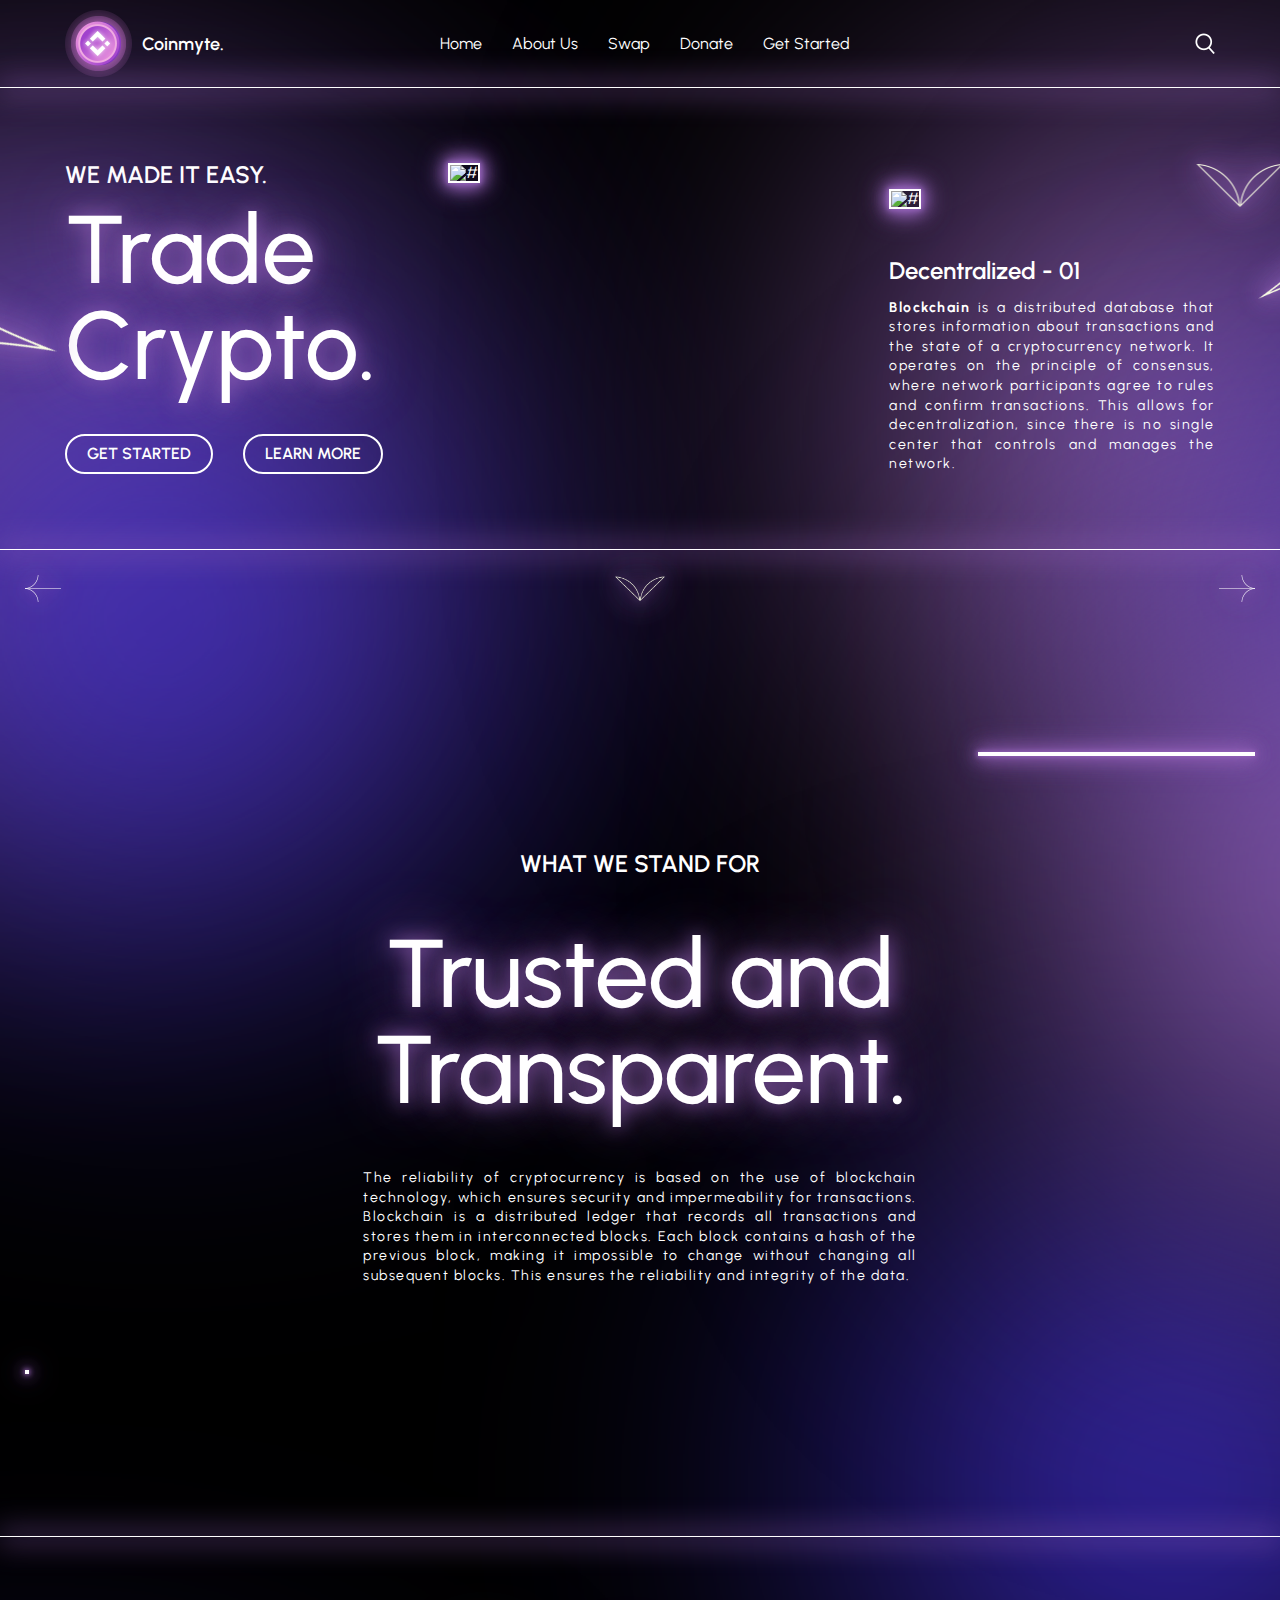
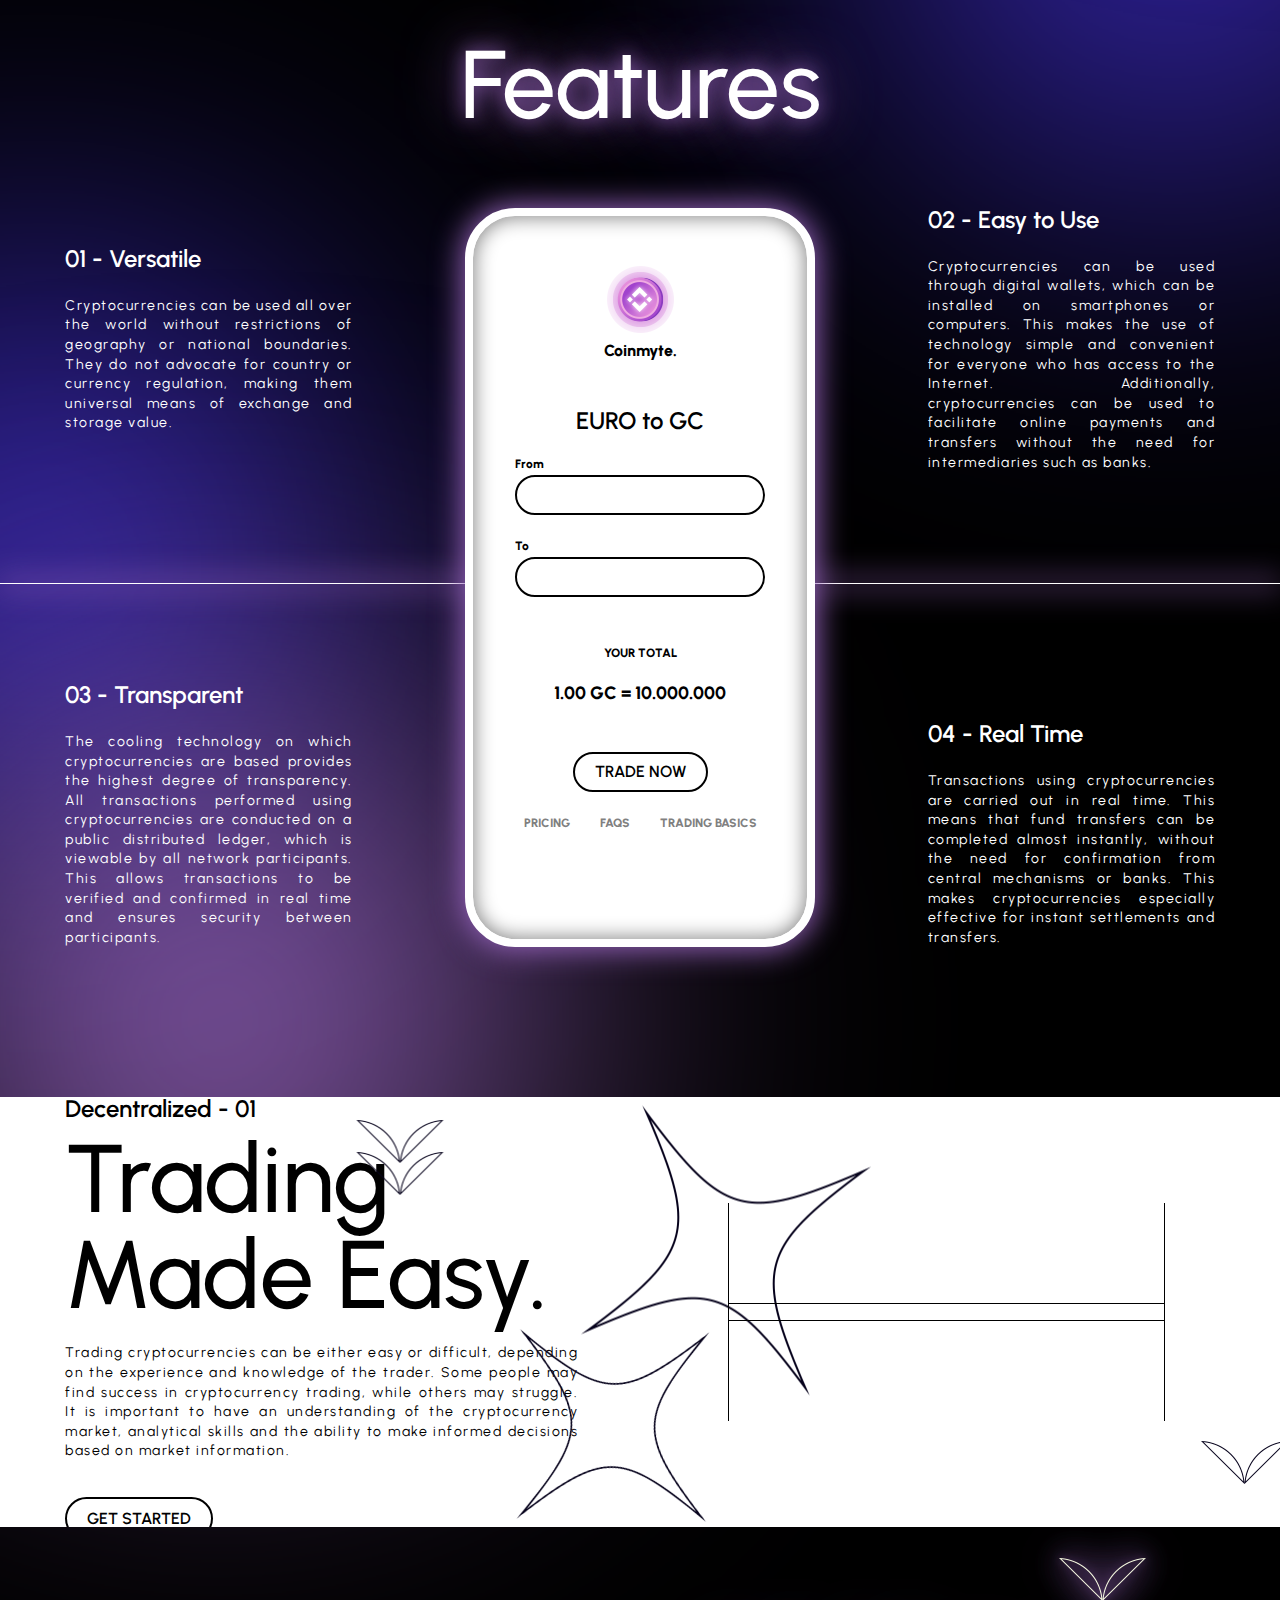
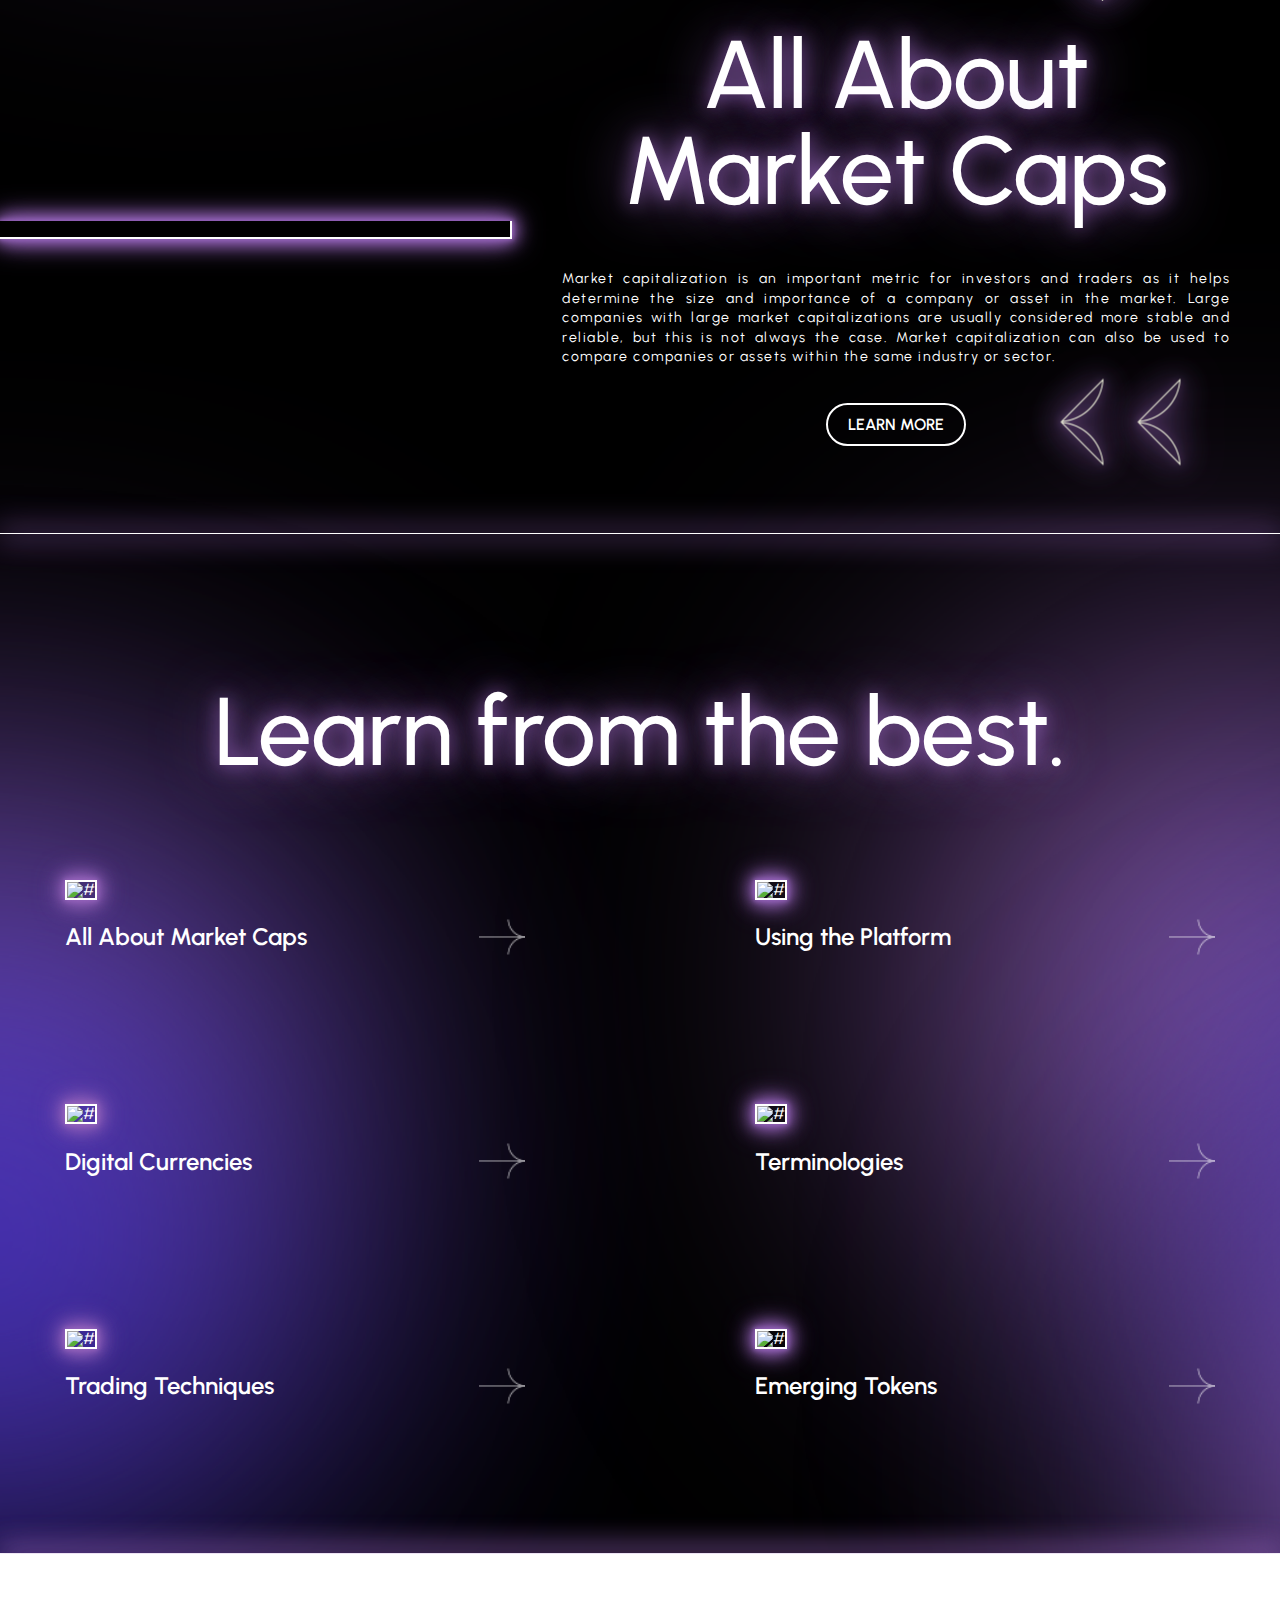
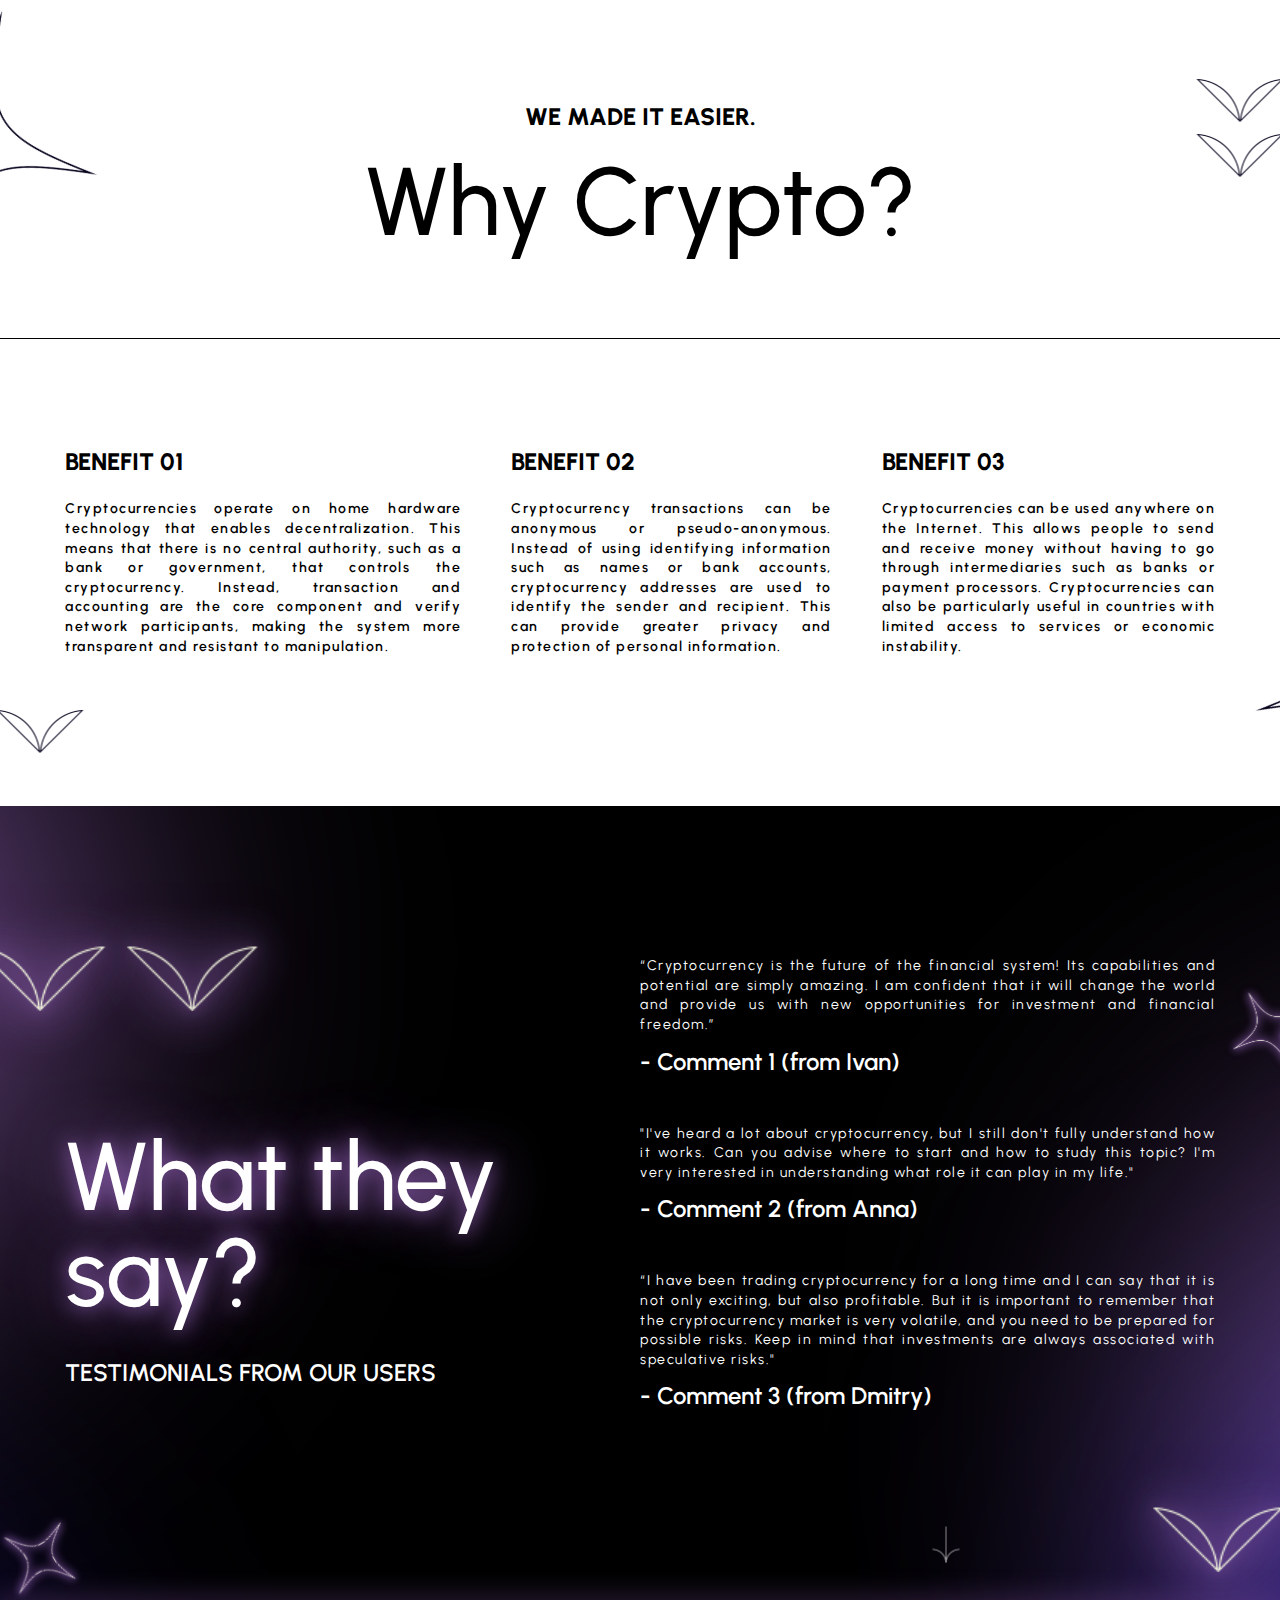
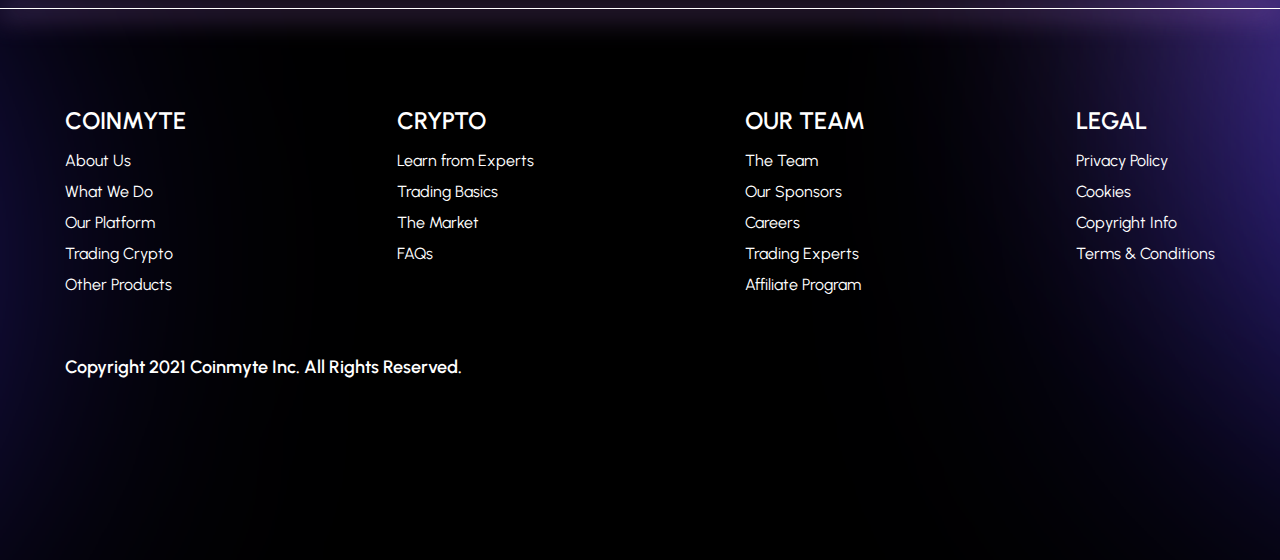
==== index.html @ 7214a645 "completed" ====
<!DOCTYPE html>
<html lang="en">
<head>
	<meta charset="UTF-8">
	<meta name="viewport" content="width=device-width, initial-scale=1.0">
	<title>Crypto</title>
	<link rel="stylesheet" href="./css/style.css">
	<link rel="stylesheet" href="https://cdn.jsdelivr.net/npm/swiper@11/swiper-bundle.min.css" />
</head>
<body>
<header>
	<div class="container">
		<nav>
			<div class="left">
				<a href="#">
					<img src="./img/logo.png" alt="#">
					<p>Coinmyte.</p>
				</a>
			</div>
			<div class="middle">
				<div class="block_1" id="block_1">
					<a href="#"><p>Home</p></a>
					<a href="#"><p>About Us</p></a>
					<a href="#"><p>Swap</p></a>
					<a href="#"><p>Donate</p></a>
					<a href="#"><p>Get Started</p></a>
				</div>
				<div class="block_2" id="block_2" onclick="show()">
					<a href="#">
						<div class="block"></div>
						<div class="block"></div>
						<div class="block"></div>
					</a>
				</div>
			</div>
			<div class="right">
				<img src="./img/Search.png" alt="#">
			</div>
		</nav>
	</div>
	<hr class="horizontal">
</header>	<main>
		<div class="Trade-Crypto">
			<div class="container">
				<div class="circle"></div>
				<div class="circle"></div>
				<div class="circle"></div>
				<div class="circle"></div>
				<img src="./img/Diamond.png" alt="" class="back">
				<img src="./img/Diamond.png" alt="" class="back">
				<img src="./img/Shape.png" alt="" class="back">
				<div class="block">
					<div class="left">
						<div class="up">
							<h2>WE MADE IT EASY.</h2>
						</div>
						<div class="down">
							<div class="up">
								<h1>Trade Crypto.</h1>
							</div>
							<div class="down">
								<a href="" class="button">GET STARTED</a>
								<a href="" class="button">LEARN MORE</a>
							</div>
						</div>
					</div>
					<div class="middle">
						<img src="./img/Слой 0.png" alt="#">
					</div>
					<div class="right">
						<img src="./img/Слой 1.png" alt="#">
						<div class="right__block">
							<h2>Decentralized - 01</h2>
							<p class="text_1"><b>Blockchain</b> is a distributed database that stores information about transactions and the state of a cryptocurrency network. It operates on the principle of consensus, where network participants agree to rules and confirm transactions. This allows for decentralization, since there is no single center that controls and manages the network.</p>
						</div>
					</div>
				</div>
			</div>
			<hr class="horizontal">
		</div>
		<div class="Trusted-and-Transparent">
			<div class="container">
				<div class="circle"></div>
				<div class="circle"></div>
				<div class="icons">
					<img src="./img/arrow.png" alt="#">
					<img src="./img/Shape.png" alt="#">
					<img src="./img/arrow.png" alt="#">
				</div>
				<div class="block">
					<div class="left">
						<img src="./img/Слой 4.png" alt="">
					</div>
					<div class="middle">
						<h2>WHAT WE STAND FOR</h2>
						<h1>Trusted and Transparent.</h1>
						<p class="text_1">The reliability of cryptocurrency is based on the use of blockchain technology, which ensures security and impermeability for transactions. Blockchain is a distributed ledger that records all transactions and stores them in interconnected blocks. Each block contains a hash of the previous block, making it impossible to change without changing all subsequent blocks. This ensures the reliability and integrity of the data.</p>
					</div>
					<div class="right">
						<img src="./img/Слой 2.png" alt="">
					</div>
				</div>
			</div>
			<hr class="horizontal">
		</div>
		<div class="Features">
			<hr class="horizontal">
			<div class="container">
				<div class="circle"></div>
				<div class="circle"></div>
				<h1>Features</h1>
				<div class="block">
					<div class="left">
						<div class="up">
							<h2>01 - Versatile</h2>
							<p class="text_1">Cryptocurrencies can be used all over the world without restrictions of geography or national boundaries. They do not advocate for country or currency regulation, making them universal means of exchange and storage value.</p>
						</div>
						<div class="down">
							<h2>03 - Transparent</h2>
							<p class="text_1">The cooling technology on which cryptocurrencies are based provides the highest degree of transparency. All transactions performed using cryptocurrencies are conducted on a public distributed ledger, which is viewable by all network participants. This allows transactions to be verified and confirmed in real time and ensures security between participants.</p>
						</div>
					</div>
					<div class="middle">
						<img src="./img/logo.png" alt="">
						<p class="logo">Coinmyte.</p>
						<h2>EURO to GC</h2>
						<form action="#">
							<p>From</p><input type="text">
							<p>To</p><input type="text">
						</form>
						<p class="total">YOUR TOTAL</p>
						<p class="course">1.00 GC = 10.000.000</p>
						<a href="#" class="button">TRADE NOW</a>
						<div class="footer">
							<a href="#">PRICING</a>
							<a href="#">FAQS</a>
							<a href="#">TRADING BASICS</a>
						</div>
					</div>
					<div class="right">
						<div class="up">
							<h2>02 - Easy to Use</h2>
							<p class="text_1">Cryptocurrencies can be used through digital wallets, which can be installed on smartphones or computers. This makes the use of technology simple and convenient for everyone who has access to the Internet. Additionally, cryptocurrencies can be used to facilitate online payments and transfers without the need for intermediaries such as banks.</p>
						</div>
						<div class="down">
							<h2>04 - Real Time</h2>
							<p class="text_1">Transactions using cryptocurrencies are carried out in real time. This means that fund transfers can be completed almost instantly, without the need for confirmation from central mechanisms or banks. This makes cryptocurrencies especially effective for instant settlements and transfers.</p>
						</div>
					</div>
				</div>
			</div>
		</div>
		<div class="Trading-Made-Easy">
			<div class="container">
				<img src="./img/Diamond.png" alt="#" class="back">
				<img src="./img/Diamond.png" alt="#" class="back">
				<img src="./img/Shape.png" alt="#" class="back">
				<img src="./img/Shape.png" alt="#" class="back">
				<img src="./img/Shape.png" alt="#" class="back">
				<div class="blockOut">
					<div class="left">
						<h2>Decentralized - 01</h2>
						<h1>Trading Made Easy.</h1>
						<p class="text_1">Trading cryptocurrencies can be either easy or difficult, depending on the experience and knowledge of the trader. Some people may find success in cryptocurrency trading, while others may struggle. It is important to have an understanding of the cryptocurrency market, analytical skills and the ability to make informed decisions based on market information.</p>
						<a href="#" class="button">GET STARTED</a>
					</div>
					<div class="right">
						<hr class="vertical">
						<div class="block">
							<img src="./img/Слой 5.png" alt="">
						</div>
						<hr class="vertical">
					</div>
				</div>
			</div>
		</div>
		<div class="All-About-Market-Caps">
			<div class="block">
				<div class="left">
					<img src="./img/Слой 6.png" alt="">
				</div>
				<div class="right">
					<img src="./img/Shape.png" alt="#">
					<img src="./img/Shape.png" alt="#">
					<img src="./img/Shape.png" alt="#">
					<h1>All About Market Caps</h1>
					<p class="text_1">Market capitalization is an important metric for investors and traders as it helps determine the size and importance of a company or asset in the market. Large companies with large market capitalizations are usually considered more stable and reliable, but this is not always the case. Market capitalization can also be used to compare companies or assets within the same industry or sector.</p>
					<a href="#" class="button">LEARN MORE</a>
				</div>
			</div>
			<hr class="horizontal">
		</div>
		<div class="Learn-from-the-best">
			<div class="container">
				<div class="circle"></div>
				<div class="circle"></div>
				<div class="circle"></div>
				<div class="circle"></div>
				<div class="circle"></div>
				<h1>Learn from the best.</h1>
				<div class="block_1">
					<div class="left">
						<div class="blockIn">
							<img src="./img/Слой 7.png" alt="#">
							<div class="blockInIn">
								<h2>All About Market Caps</h2>
								<img src="./img/arrow.png" alt="#">
							</div>
						</div>
						<div class="blockIn">
							<img src="./img/Слой 9.png" alt="#">
							<div class="blockInIn">
								<h2>Digital Currencies</h2>
								<img src="./img/arrow.png" alt="">
							</div>
						</div>
						<div class="blockIn">
							<img src="./img/Слой 11.png" alt="#">
							<div class="blockInIn">
								<h2>Trading Techniques</h2>
								<img src="./img/arrow.png" alt="">
							</div>
						</div>
					</div>
					<div class="right">
						<div class="blockIn">
							<img src="./img/Слой 8.png" alt="#">
							<div class="blockInIn">
								<h2>Using the Platform</h2>
								<img src="./img/arrow.png" alt="">
							</div>
						</div>
						<div class="blockIn">
							<img src="./img/Слой 10.png" alt="#">
							<div class="blockInIn">
								<h2>Terminologies</h2>
								<img src="./img/arrow.png" alt="">
							</div>
						</div>
						<div class="blockIn">
							<img src="./img/Слой 12.png" alt="#">
							<div class="blockInIn">
								<h2>Emerging Tokens</h2>
								<img src="./img/arrow.png" alt="">
							</div>
						</div>
					</div>
				</div>
				<div class="block_2">
					<div class="swiper mySwiper">
						<div class="swiper-wrapper">
							<div class="swiper-slide">
								<div class="blockIn">
									<img src="./img/Слой 7.png" alt="#">
									<div class="blockInIn">
										<h2>All About Market Caps</h2>
										<img src="./img/arrow.png" alt="#">
									</div>
								</div>
							</div>
							<div class="swiper-slide">
								<div class="blockIn">
									<img src="./img/Слой 8.png" alt="#">
									<div class="blockInIn">
										<h2>All About Market Caps</h2>
										<img src="./img/arrow.png" alt="#">
									</div>
								</div>
							</div>
							<div class="swiper-slide">
								<div class="blockIn">
									<img src="./img/Слой 9.png" alt="#">
									<div class="blockInIn">
										<h2>All About Market Caps</h2>
										<img src="./img/arrow.png" alt="#">
									</div>
								</div>
							</div>
							<div class="swiper-slide">
								<div class="blockIn">
									<img src="./img/Слой 10.png" alt="#">
									<div class="blockInIn">
										<h2>All About Market Caps</h2>
										<img src="./img/arrow.png" alt="#">
									</div>
								</div>
							</div>
							<div class="swiper-slide">
								<div class="blockIn">
									<img src="./img/Слой 11.png" alt="#">
									<div class="blockInIn">
										<h2>All About Market Caps</h2>
										<img src="./img/arrow.png" alt="#">
									</div>
								</div>
							</div>
							<div class="swiper-slide">
								<div class="blockIn">
									<img src="./img/Слой 12.png" alt="#">
									<div class="blockInIn">
										<h2>All About Market Caps</h2>
										<img src="./img/arrow.png" alt="#">
									</div>
								</div>
							</div>
						</div>
						</div>
						<div class="swiper-pagination"></div>
					</div>
				</div>
			</div>
			<hr class="horizontal">
			<hr class="horizontal">
		</div>
		<div class="Why-Crypto">
			<div class="container">
				<img src="./img/Diamond.png" alt="">
				<img src="./img/Diamond.png" alt="">
				<img src="./img/Shape.png" alt="">
				<img src="./img/Shape.png" alt="">
				<img src="./img/Shape.png" alt="">
				<h2>WE MADE IT EASIER.</h2>
				<h1>Why Crypto?</h1>
				<div class="block">
					<div class="left">
						<h2>BENEFIT 01</h2>
						<p class="text_1">Cryptocurrencies operate on home hardware technology that enables decentralization. This means that there is no central authority, such as a bank or government, that controls the cryptocurrency. Instead, transaction and accounting are the core component and verify network participants, making the system more transparent and resistant to manipulation.</p>
					</div>
					<div class="middle">
						<h2>BENEFIT 02</h2>
						<p class="text_1">Cryptocurrency transactions can be anonymous or pseudo-anonymous. Instead of using identifying information such as names or bank accounts, cryptocurrency addresses are used to identify the sender and recipient. This can provide greater privacy and protection of personal information.</p>
					</div>
					<div class="right">
						<h2>BENEFIT 03</h2>
						<p class="text_1">Cryptocurrencies can be used anywhere on the Internet. This allows people to send and receive money without having to go through intermediaries such as banks or payment processors. Cryptocurrencies can also be particularly useful in countries with limited access to services or economic instability.</p>
					</div>
				</div>
			</div>
			<hr class="horizontal">
		</div>
		<div class="What-they-say">
			<div class="container">
				<img src="./img/Diamond.png" alt="#" class="back">
				<img src="./img/Diamond.png" alt="#" class="back">
				<img src="./img/Shape.png" alt="#" class="back">
				<img src="./img/Shape.png" alt="#" class="back">
				<img src="./img/Shape.png" alt="#" class="back">
				<div class="circle"></div>
				<div class="circle"></div>
				<div class="circle"></div>
				<div class="circle"></div>
				<div class="blockOut">
					<div class="left">
						<h1>What they say?</h1>
						<h2>TESTIMONIALS FROM OUR USERS</h2>
					</div>
					<div class="right">
						<img src="./img/arrow.png" alt="#">
						<div class="block">
							<p class="text_1">“Cryptocurrency is the future of the financial system! Its capabilities and potential are simply amazing. I am confident that it will change the world and provide us with new opportunities for investment and financial freedom.”</p>
							<h2>- Comment 1 (from Ivan)</h2>
						</div>
						<div class="block">
							<p class="text_1">"I've heard a lot about cryptocurrency, but I still don't fully understand how it works. Can you advise where to start and how to study this topic? I'm very interested in understanding what role it can play in my life."</p>
							<h2>- Comment 2 (from Anna)</h2>
						</div>
						<div class="block">
							<p class="text_1">“I have been trading cryptocurrency for a long time and I can say that it is not only exciting, but also profitable. But it is important to remember that the cryptocurrency market is very volatile, and you need to be prepared for possible risks. Keep in mind that investments are always associated with speculative risks."</p>
							<h2>- Comment 3 (from Dmitry)</h2>
						</div>
					</div>
				</div>
			</div>
		</div>
	</main>
<footer>
	<hr class="horizontal">
	<div class="container">
		<div class="nav">
			<div class="first">
				<h2>COINMYTE</h2>
				<a href="#"><p>About Us</p></a>
				<a href="#"><p>What We Do</p></a>
				<a href="#"><p>Our Platform</p></a>
				<a href="#"><p>Trading Crypto</p></a>
				<a href="#"><p>Other Products</p></a>
			</div>
			<div class="second">
				<h2>CRYPTO</h2>
				<a href="#"><p>Learn from Experts</p></a>
				<a href="#"><p>Trading Basics</p></a>
				<a href="#"><p>The Market</p></a>
				<a href="#"><p>FAQs</p></a>
			</div>
			<div class="third">
				<h2>OUR TEAM</h2>
				<a href="#"><p>The Team</p></a>
				<a href="#"><p>Our Sponsors</p></a>
				<a href="#"><p>Careers</p></a>
				<a href="#"><p>Trading Experts</p></a>
				<a href="#"><p>Affiliate Program</p></a>
			</div>
			<div class="fourth">
				<h2>LEGAL</h2>
				<a href="#"><p>Privacy Policy</p></a>
				<a href="#"><p>Cookies</p></a>
				<a href="#"><p>Copyright Info</p></a>
				<a href="#"><p>Terms & Conditions</p></a>
			</div>
		</div>
		<p class="copyright">Copyright 2021 Coinmyte Inc. All Rights Reserved.</p>
	</div>
</footer>
<!-- Swiper JS -->
<script src="https://cdn.jsdelivr.net/npm/swiper@11/swiper-bundle.min.js"></script>

<!-- Initialize Swiper -->
<script>
	var swiper = new Swiper(".mySwiper", {
		effect: "coverflow",
		grabCursor: true,
		centeredSlides: true,
		slidesPerView: "auto",
		coverflowEffect: {
			rotate: 20,
			stretch: 0,
			depth: 300,
			modifier: 1,
			slideShadows: false,
		},
		loop: true,
		// pagination: {
		// 	el: ".swiper-pagination",
		// },
	});
</script>

<script src="./js/burger.js"></script>

</body>
</html>
---- css/style.css ----
@import url("https://fonts.googleapis.com/css2?family=Urbanist:wght@400;500;600;700;800&display=swap");
* {
  padding: 0;
  margin: 0;
  border: 0;
}

*, *:before, *:after {
  -webkit-box-sizing: border-box;
  box-sizing: border-box;
}

:focus, :active {
  outline: none;
}

a:focus, a:active {
  outline: none;
}

nav, footer, header, aside {
  display: block;
}

html, body {
  height: 100%;
  width: 100%;
  font-style: 100%;
  line-height: 1;
  font-style: 14px;
  -ms-text-size-adjust: 100%;
  -moz-text-size-adjust: 100%;
  -webkit-text-size-adjust: 100%;
}

input, button, textarea {
  font-family: inherit;
}

input::-ms-clear {
  display: none;
}

button {
  cursor: pointer;
}

button::-moz-focus-inner {
  padding: 0;
  border: 0;
}

a, a:visited {
  text-decoration: none;
}

a:hover {
  text-decoration: none;
}

ul li {
  list-style-type: none;
}

img {
  vertical-align: top;
}

h1, h2, h3, h4, h5, h6 {
  font-style: inherit;
  font-weight: 400;
}

body {
  background-color: #000;
  font-family: "Urbanist";
  display: -webkit-box;
  display: -ms-flexbox;
  display: flex;
  -webkit-box-orient: vertical;
  -webkit-box-direction: normal;
      -ms-flex-direction: column;
          flex-direction: column;
  -webkit-box-pack: justify;
      -ms-flex-pack: justify;
          justify-content: space-between;
  color: #fff;
}

.container {
  max-width: 1200px;
  margin: 0 auto;
}
@media screen and (max-width: 1440px) {
  .container {
    padding: 0 25px;
  }
}
@media screen and (max-width: 1024px) {
  .container {
    max-width: 900px;
  }
}
@media screen and (max-width: 768px) {
  .container {
    max-width: 700px;
  }
}

h1 {
  font-size: 96px;
  font-weight: 500;
  text-shadow: 0px 0px 20px #9664bc, 0px 0px 60px #9664bc;
}
@media screen and (max-width: 768px) {
  h1 {
    font-weight: 800;
    text-align: center;
  }
}

h2 {
  font-size: 24px;
  font-weight: 600;
}
@media screen and (max-width: 768px) {
  h2 {
    font-size: 32px;
    text-align: center;
  }
}

p.text_1 {
  font-size: 14px;
  letter-spacing: 1.5px;
  line-height: 1.4;
  text-align: justify;
}
@media screen and (max-width: 768px) {
  p.text_1 {
    font-size: 24px;
    text-align: center;
  }
}

a {
  text-decoration: none;
  color: #fff;
}

a.button {
  padding: 10px 20px;
  border: 2px solid #fff;
  border-radius: 25px;
  font-weight: 600;
}

hr {
  background-color: #fff;
}
hr.horizontal {
  -webkit-box-shadow: 0px 0px 30px 3px #9664bc;
          box-shadow: 0px 0px 30px 3px #9664bc;
  height: 1px;
  width: 100%;
}
@media screen and (max-width: 768px) {
  hr.horizontal {
    height: 5px;
  }
}

.circle {
  width: 600px;
  height: 600px;
  border-radius: 50%;
  -webkit-filter: blur(200px);
          filter: blur(200px);
  position: absolute;
  z-index: -2;
}

main .All-About-Market-Caps .block, main .Trading-Made-Easy .blockOut, header .container nav .left a, header .container nav .middle .block_1, header .container nav {
  display: -webkit-box;
  display: -ms-flexbox;
  display: flex;
  -webkit-box-align: center;
      -ms-flex-align: center;
          align-items: center;
}

main .What-they-say .blockOut, main .Why-Crypto .block, main .Learn-from-the-best .blockInIn, main .Learn-from-the-best .block_1, main .Features .block, main .Trusted-and-Transparent .container .block, main .Trusted-and-Transparent .container .icons, main .Trade-Crypto .container .block .left, main .Trade-Crypto .container .block {
  display: -webkit-box;
  display: -ms-flexbox;
  display: flex;
  -webkit-box-pack: justify;
      -ms-flex-pack: justify;
          justify-content: space-between;
}

header {
  margin-top: 10px;
  margin-bottom: 75px;
}
@media screen and (max-width: 1024px) {
  header {
    margin-bottom: 50px;
  }
}
@media screen and (max-width: 768px) {
  header {
    margin-top: 0;
    z-index: 1;
  }
}
header .container {
  margin-bottom: 10px;
}
@media screen and (max-width: 768px) {
  header .container {
    margin: 0px auto 15px auto;
    padding: 0;
    position: relative;
  }
}
header .container nav {
  -webkit-box-pack: justify;
      -ms-flex-pack: justify;
          justify-content: space-between;
}
@media screen and (max-width: 768px) {
  header .container nav .left a, header .container nav .middle a, header .container nav .right {
    padding: 25px;
  }
}
header .container nav .left a p {
  font-weight: 600;
  font-size: 18px;
}
header .container nav .left a img {
  margin-right: 10px;
}
@media screen and (max-width: 768px) {
  header .container nav .left {
    position: absolute;
    left: 50%;
    -webkit-transform: translate(-50%, 0);
            transform: translate(-50%, 0);
    top: 0;
    -webkit-box-ordinal-group: 3;
        -ms-flex-order: 2;
            order: 2;
  }
  header .container nav .left a {
    -webkit-box-orient: vertical;
    -webkit-box-direction: normal;
        -ms-flex-direction: column;
            flex-direction: column;
  }
  header .container nav .left a img {
    width: 100px;
    margin-right: 0;
  }
  header .container nav .left a p {
    font-size: 24px;
  }
}
header .container nav .middle {
  -webkit-transform: translate(-15%, 0);
          transform: translate(-15%, 0);
}
header .container nav .middle a {
  padding: 10px 10px;
  margin: 0 5px;
  font-size: 16px;
  border-radius: 50px;
  -webkit-transition: 0.1s ease;
  transition: 0.1s ease;
}
header .container nav .middle a:first-child {
  margin-left: 0px;
}
header .container nav .middle a:last-child {
  margin-right: 0px;
}
header .container nav .middle a:hover {
  background-color: #fff;
  color: #000;
  font-weight: 800;
}
header .container nav .middle .block_2 {
  display: none;
}
@media screen and (max-width: 768px) {
  header .container nav .middle {
    position: absolute;
    top: 45px;
    left: 0;
    width: 100%;
    -webkit-box-ordinal-group: 2;
        -ms-flex-order: 1;
            order: 1;
    -webkit-transform: translate(0, 0);
            transform: translate(0, 0);
    padding: 0;
  }
  header .container nav .middle .block_1 {
    width: 100%;
    position: absolute;
    top: -500px;
    left: 0;
    -webkit-box-orient: vertical;
    -webkit-box-direction: normal;
        -ms-flex-direction: column;
            flex-direction: column;
    display: block;
    background-color: #fff;
    -webkit-transition: 0.5s ease;
    transition: 0.5s ease;
  }
  header .container nav .middle .block_1 a {
    text-align: center;
    color: #000;
    font-size: 24px;
    padding: 30px 0;
    margin: 0;
  }
  header .container nav .middle .block_1 a p {
    padding: 30px 0;
    margin: 0;
  }
  header .container nav .middle .block_1.active {
    top: 160px;
  }
  header .container nav .middle .block_2 {
    display: block;
    width: 100px;
  }
  header .container nav .middle .block_2 a {
    display: block;
    padding: 25px;
  }
  header .container nav .middle .block_2 .block {
    width: 50px;
    height: 5px;
    background-color: #fff;
    margin-bottom: 10px;
  }
  header .container nav .middle .block_2 .block:last-child {
    margin-bottom: 0;
  }
}
@media screen and (max-width: 768px) {
  header .container nav .right {
    width: 100%;
    -webkit-box-ordinal-group: 4;
        -ms-flex-order: 3;
            order: 3;
    padding-top: 60px;
    margin-bottom: 15px;
  }
  header .container nav .right img {
    width: 50px;
    display: block;
    margin-left: auto;
  }
}

main .Trade-Crypto, main .Trusted-and-Transparent, main .Features, main .Trading-Made-Easy, main .All-About-Market-Caps, main .Learn-from-the-best, main .Why-Crypto, main .What-they-say {
  overflow-x: clip;
}
main .Trade-Crypto {
  margin-bottom: 25px;
}
@media screen and (max-width: 768px) {
  main .Trade-Crypto {
    margin-bottom: 50px;
  }
}
main .Trade-Crypto .container {
  position: relative;
}
main .Trade-Crypto .container .circle:nth-child(1) {
  background-color: #9664bc;
  top: 0;
  left: -25%;
}
main .Trade-Crypto .container .circle:nth-child(2) {
  background-color: #3b2ac1;
  top: 50%;
  left: -15%;
}
main .Trade-Crypto .container .circle:nth-child(3) {
  background-color: #9664bc;
  top: -15%;
  right: -20%;
}
main .Trade-Crypto .container .circle:nth-child(4) {
  background-color: #3b2ac1;
  top: 50%;
  right: -50%;
}
@media screen and (max-width: 768px) {
  main .Trade-Crypto .container .circle:nth-child(1) {
    background-color: #9664bc;
    top: 0;
    left: -80%;
  }
  main .Trade-Crypto .container .circle:nth-child(2) {
    background-color: #3b2ac1;
    top: 50%;
    left: 75%;
  }
  main .Trade-Crypto .container .circle:nth-child(3) {
    background-color: #9664bc;
    top: -15%;
    right: -50%;
  }
  main .Trade-Crypto .container .circle:nth-child(4) {
    background-color: #3b2ac1;
    top: 50%;
    right: 75%;
  }
}
main .Trade-Crypto .container img.back {
  -webkit-filter: invert(100%) drop-shadow(0px 0px 20px #9664bc) drop-shadow(0px 0px 15px #9664bc) drop-shadow(0px 0px 5px #9664bc);
          filter: invert(100%) drop-shadow(0px 0px 20px #9664bc) drop-shadow(0px 0px 15px #9664bc) drop-shadow(0px 0px 5px #9664bc);
  position: absolute;
}
main .Trade-Crypto .container img.back:nth-child(5) {
  -webkit-transform: translate(-100%, 0) rotate(45deg);
          transform: translate(-100%, 0) rotate(45deg);
  top: 0;
  left: 0;
}
main .Trade-Crypto .container img.back:nth-child(6) {
  -webkit-transform: scale(0.75) translate(125%, 0);
          transform: scale(0.75) translate(125%, 0);
  bottom: 30%;
  right: 0;
}
main .Trade-Crypto .container img.back:nth-child(7) {
  -webkit-transform: translate(50%, 0);
          transform: translate(50%, 0);
  top: 0;
  right: 0;
}
@media screen and (max-width: 1024px) {
  main .Trade-Crypto .container img.back:nth-child(5) {
    -webkit-transform: translate(-25%, 0) rotate(45deg);
            transform: translate(-25%, 0) rotate(45deg);
    top: 25%;
    left: 0;
  }
  main .Trade-Crypto .container img.back:nth-child(6) {
    -webkit-transform: scale(0.75) translate(100%, 0);
            transform: scale(0.75) translate(100%, 0);
    bottom: 20%;
    right: 0;
  }
  main .Trade-Crypto .container img.back:nth-child(7) {
    -webkit-transform: translate(25%, 0);
            transform: translate(25%, 0);
    top: 0;
    right: 0;
  }
}
@media screen and (max-width: 768px) {
  main .Trade-Crypto .container img.back:nth-child(5) {
    top: 40%;
    left: -10%;
  }
  main .Trade-Crypto .container img.back:nth-child(6) {
    bottom: 15%;
    right: 5%;
  }
  main .Trade-Crypto .container img.back:nth-child(7) {
    -webkit-transform: scale(1.5) rotate(45deg);
            transform: scale(1.5) rotate(45deg);
    top: 2.5%;
    right: 0;
  }
}
main .Trade-Crypto .container .block {
  margin-bottom: 75px;
}
@media screen and (max-width: 1024px) {
  main .Trade-Crypto .container .block {
    -webkit-box-orient: vertical;
    -webkit-box-direction: normal;
        -ms-flex-direction: column;
            flex-direction: column;
    -webkit-box-align: center;
        -ms-flex-align: center;
            align-items: center;
    margin-bottom: 0;
  }
}
main .Trade-Crypto .container .block img {
  border: 2px solid #fff;
  -webkit-box-shadow: 0 0 30px 1px #9664bc, 0 0 22px 1px #9664bc, 0 0 15px 1px #9664bc, 0 0 5px 1px #9664bc;
          box-shadow: 0 0 30px 1px #9664bc, 0 0 22px 1px #9664bc, 0 0 15px 1px #9664bc, 0 0 5px 1px #9664bc;
}
@media screen and (max-width: 768px) {
  main .Trade-Crypto .container .block img {
    border: 5px solid #fff;
    -webkit-box-shadow: 0 0 60px 1px #9664bc, 0 0 50px 1px #9664bc, 0 0 25px 1px #9664bc, 0 0 10px 1px #9664bc;
            box-shadow: 0 0 60px 1px #9664bc, 0 0 50px 1px #9664bc, 0 0 25px 1px #9664bc, 0 0 10px 1px #9664bc;
  }
}
main .Trade-Crypto .container .block .left, main .Trade-Crypto .container .block .middle, main .Trade-Crypto .container .block .right {
  width: 33.3333333333%;
}
main .Trade-Crypto .container .block .left {
  -webkit-box-orient: vertical;
  -webkit-box-direction: normal;
      -ms-flex-direction: column;
          flex-direction: column;
  padding-right: 5%;
}
@media screen and (max-width: 1024px) {
  main .Trade-Crypto .container .block .left {
    width: 100%;
    -webkit-box-orient: horizontal;
    -webkit-box-direction: normal;
        -ms-flex-direction: row;
            flex-direction: row;
    -webkit-box-pack: justify;
        -ms-flex-pack: justify;
            justify-content: space-between;
    padding-right: 0;
  }
}
@media screen and (max-width: 768px) {
  main .Trade-Crypto .container .block .left {
    -webkit-box-orient: vertical;
    -webkit-box-direction: normal;
        -ms-flex-direction: column;
            flex-direction: column;
    -webkit-box-align: center;
        -ms-flex-align: center;
            align-items: center;
  }
}
@media screen and (max-width: 1024px) {
  main .Trade-Crypto .container .block .left .up {
    margin-top: auto;
    margin-bottom: 25px;
    -webkit-box-ordinal-group: 3;
        -ms-flex-order: 2;
            order: 2;
  }
}
@media screen and (max-width: 768px) {
  main .Trade-Crypto .container .block .left .up {
    -webkit-box-ordinal-group: 2;
        -ms-flex-order: 1;
            order: 1;
    margin-bottom: 0;
  }
}
@media screen and (max-width: 1024px) {
  main .Trade-Crypto .container .block .left .up h2 {
    text-align: right;
  }
}
@media screen and (max-width: 1024px) {
  main .Trade-Crypto .container .block .left .down {
    -webkit-box-ordinal-group: 2;
        -ms-flex-order: 1;
            order: 1;
  }
}
@media screen and (max-width: 768px) {
  main .Trade-Crypto .container .block .left .down {
    -webkit-box-ordinal-group: 3;
        -ms-flex-order: 2;
            order: 2;
  }
}
main .Trade-Crypto .container .block .left h1 {
  margin-bottom: 40px;
}
@media screen and (max-width: 1024px) {
  main .Trade-Crypto .container .block .left h1 {
    white-space: nowrap;
  }
}
main .Trade-Crypto .container .block .left .down .down {
  display: -webkit-box;
  display: -ms-flexbox;
  display: flex;
}
@media screen and (max-width: 768px) {
  main .Trade-Crypto .container .block .left .down .down {
    -webkit-box-pack: center;
        -ms-flex-pack: center;
            justify-content: center;
    margin-bottom: 50px;
  }
}
main .Trade-Crypto .container .block .left .down .down a {
  margin-right: 30px;
  -webkit-transition: 0.1s ease;
  transition: 0.1s ease;
}
main .Trade-Crypto .container .block .left .down .down a:last-child {
  margin-right: 0;
}
main .Trade-Crypto .container .block .left .down .down a:hover {
  background-color: #fff;
  color: #000;
}
@media screen and (max-width: 768px) {
  main .Trade-Crypto .container .block .left .down .down a {
    display: block;
    width: 40%;
    text-align: center;
    margin: 0 auto;
    padding: 20px 0;
    border-radius: 50px;
    margin-right: 25px;
    margin-left: 25px;
    font-size: 24px;
  }
  main .Trade-Crypto .container .block .left .down .down a:last-child {
    margin-right: 25px;
  }
}
@media screen and (max-width: 1024px) {
  main .Trade-Crypto .container .block .middle {
    width: 100%;
  }
}
@media screen and (max-width: 768px) {
  main .Trade-Crypto .container .block .middle {
    height: 400px;
    overflow: hidden;
    margin-bottom: 50px;
    border: 5px solid #fff;
    -webkit-box-shadow: 0 0 60px 1px #9664bc, 0 0 50px 1px #9664bc, 0 0 25px 1px #9664bc, 0 0 10px 1px #9664bc;
            box-shadow: 0 0 60px 1px #9664bc, 0 0 50px 1px #9664bc, 0 0 25px 1px #9664bc, 0 0 10px 1px #9664bc;
  }
}
main .Trade-Crypto .container .block .middle img {
  width: 100%;
}
@media screen and (max-width: 1024px) {
  main .Trade-Crypto .container .block .middle img {
    width: 400px;
    float: right;
    margin-bottom: 50px;
  }
}
@media screen and (max-width: 768px) {
  main .Trade-Crypto .container .block .middle img {
    display: block;
    margin: 0 auto 50px auto;
    float: none;
    border: 0;
    -webkit-box-shadow: none;
            box-shadow: none;
    width: 100%;
    -webkit-transform: translate(0, -45%);
            transform: translate(0, -45%);
  }
}
main .Trade-Crypto .container .block .right {
  margin-top: auto;
  padding-left: 5%;
}
@media screen and (max-width: 1024px) {
  main .Trade-Crypto .container .block .right {
    padding-left: 0;
    width: 100%;
    display: -webkit-box;
    display: -ms-flexbox;
    display: flex;
    -webkit-box-pack: justify;
        -ms-flex-pack: justify;
            justify-content: space-between;
  }
}
@media screen and (max-width: 768px) {
  main .Trade-Crypto .container .block .right {
    -webkit-box-orient: vertical;
    -webkit-box-direction: normal;
        -ms-flex-direction: column;
            flex-direction: column;
    -webkit-box-align: center;
        -ms-flex-align: center;
            align-items: center;
  }
}
main .Trade-Crypto .container .block .right img {
  width: 80%;
  margin-bottom: 50px;
}
@media screen and (max-width: 1024px) {
  main .Trade-Crypto .container .block .right img {
    width: 50%;
    -webkit-transform: translate(0, -10%);
            transform: translate(0, -10%);
  }
}
@media screen and (max-width: 768px) {
  main .Trade-Crypto .container .block .right img {
    width: 75%;
    -webkit-transform: translate(0, 0);
            transform: translate(0, 0);
    -webkit-box-ordinal-group: 3;
        -ms-flex-order: 2;
            order: 2;
  }
}
@media screen and (max-width: 1024px) {
  main .Trade-Crypto .container .block .right .right__block {
    padding-left: 50px;
  }
}
@media screen and (max-width: 768px) {
  main .Trade-Crypto .container .block .right .right__block {
    -webkit-box-ordinal-group: 2;
        -ms-flex-order: 1;
            order: 1;
    padding-left: 0;
  }
  main .Trade-Crypto .container .block .right .right__block img {
    width: 400px;
  }
}
main .Trade-Crypto .container .block h2 {
  margin-bottom: 15px;
}
main .Trade-Crypto .container .block p {
  text-align: justify;
}
@media screen and (max-width: 768px) {
  main .Trade-Crypto .container .block p {
    margin-bottom: 50px;
  }
}
@media screen and (max-width: 768px) {
  main .Trade-Crypto .container .block h2, main .Trade-Crypto .container .block p {
    text-align: center;
  }
}
main .Trusted-and-Transparent {
  margin-bottom: 100px;
}
main .Trusted-and-Transparent .container {
  max-width: 1400px;
  margin-bottom: 150px;
  position: relative;
}
@media screen and (max-width: 768px) {
  main .Trusted-and-Transparent .container {
    margin-bottom: 100px;
  }
}
main .Trusted-and-Transparent .container .circle {
  position: absolute;
}
main .Trusted-and-Transparent .container .circle:nth-child(1) {
  background-color: #3b2ac1;
  top: 75%;
  right: -15%;
}
main .Trusted-and-Transparent .container .circle:nth-child(2) {
  background-color: #9664bc;
  bottom: 25%;
  right: -30%;
}
@media screen and (max-width: 768px) {
  main .Trusted-and-Transparent .container .circle:nth-child(1) {
    top: 75%;
    right: 75%;
  }
  main .Trusted-and-Transparent .container .circle:nth-child(2) {
    bottom: 25%;
    right: -50%;
  }
}
main .Trusted-and-Transparent .container .icons {
  -webkit-box-align: center;
      -ms-flex-align: center;
          align-items: center;
  margin-bottom: 150px;
}
@media screen and (max-width: 1024px) {
  main .Trusted-and-Transparent .container .icons {
    margin-bottom: 75px;
  }
}
main .Trusted-and-Transparent .container .icons img:nth-child(2) {
  -webkit-filter: invert(100%) drop-shadow(0px 0px 20px #9664bc) drop-shadow(0px 0px 15px #9664bc) drop-shadow(0px 0px 5px #9664bc);
          filter: invert(100%) drop-shadow(0px 0px 20px #9664bc) drop-shadow(0px 0px 15px #9664bc) drop-shadow(0px 0px 5px #9664bc);
  width: 50px;
}
main .Trusted-and-Transparent .container .icons img:last-child {
  -webkit-transform: rotate(180deg);
          transform: rotate(180deg);
}
main .Trusted-and-Transparent .container .icons img:last-child, main .Trusted-and-Transparent .container .icons img:first-child {
  -webkit-filter: drop-shadow(0px 0px 20px #9664bc) drop-shadow(0px 0px 15px #9664bc) drop-shadow(0px 0px 5px #9664bc);
          filter: drop-shadow(0px 0px 20px #9664bc) drop-shadow(0px 0px 15px #9664bc) drop-shadow(0px 0px 5px #9664bc);
}
@media screen and (max-width: 768px) {
  main .Trusted-and-Transparent .container .icons img:first-child, main .Trusted-and-Transparent .container .icons img:nth-child(2), main .Trusted-and-Transparent .container .icons img:last-child {
    width: 75px;
  }
}
@media screen and (max-width: 1024px) {
  main .Trusted-and-Transparent .container .block {
    -webkit-box-orient: vertical;
    -webkit-box-direction: normal;
        -ms-flex-direction: column;
            flex-direction: column;
    -webkit-box-align: center;
        -ms-flex-align: center;
            align-items: center;
    max-width: 900px;
    margin: 0 auto;
    padding: 0 25px;
  }
}
main .Trusted-and-Transparent .container .block img {
  border: 2px solid #fff;
  -webkit-box-shadow: 0 0 30px 1px #9664bc, 0 0 22px 1px #9664bc, 0 0 15px 1px #9664bc, 0 0 5px 1px #9664bc;
          box-shadow: 0 0 30px 1px #9664bc, 0 0 22px 1px #9664bc, 0 0 15px 1px #9664bc, 0 0 5px 1px #9664bc;
  width: 90%;
}
@media screen and (max-width: 1024px) {
  main .Trusted-and-Transparent .container .block img {
    width: 50%;
  }
}
@media screen and (max-width: 768px) {
  main .Trusted-and-Transparent .container .block img {
    border: 5px solid #fff;
    -webkit-box-shadow: 0 0 60px 1px #9664bc, 0 0 50px 1px #9664bc, 0 0 25px 1px #9664bc, 0 0 10px 1px #9664bc;
            box-shadow: 0 0 60px 1px #9664bc, 0 0 50px 1px #9664bc, 0 0 25px 1px #9664bc, 0 0 10px 1px #9664bc;
  }
}
main .Trusted-and-Transparent .container .block .left, main .Trusted-and-Transparent .container .block .right {
  width: 25%;
}
main .Trusted-and-Transparent .container .block .left {
  margin-top: auto;
}
main .Trusted-and-Transparent .container .block .middle {
  width: 45%;
  text-align: center;
  padding: 100px 0;
}
@media screen and (max-width: 768px) {
  main .Trusted-and-Transparent .container .block .middle {
    padding: 75px 0 50px 0;
  }
}
main .Trusted-and-Transparent .container .block .middle h2 {
  margin-bottom: 50px;
}
main .Trusted-and-Transparent .container .block .middle h1 {
  margin-bottom: 50px;
}
main .Trusted-and-Transparent .container .block .right img {
  float: right;
}
@media screen and (max-width: 1024px) {
  main .Trusted-and-Transparent .container .block .left, main .Trusted-and-Transparent .container .block .middle, main .Trusted-and-Transparent .container .block .right {
    width: 100%;
  }
}
@media screen and (max-width: 768px) {
  main .Trusted-and-Transparent .container .block .left img, main .Trusted-and-Transparent .container .block .middle img, main .Trusted-and-Transparent .container .block .right img {
    float: none;
    width: 500px;
    display: block;
    margin: 0 auto;
  }
}
main .Features {
  margin-bottom: 75px;
  position: relative;
}
main .Features hr {
  position: absolute;
  top: 60%;
  left: 0;
  z-index: -1;
}
@media screen and (max-width: 1024px) {
  main .Features hr {
    top: 54%;
  }
}
@media screen and (max-width: 768px) {
  main .Features hr {
    top: 51%;
  }
}
main .Features .container {
  margin-bottom: 150px;
  position: relative;
}
@media screen and (max-width: 1024px) {
  main .Features .container {
    margin-bottom: 0;
  }
}
main .Features .container .circle:nth-child(1) {
  background-color: #3b2ac1;
  top: 25%;
  left: -25%;
}
main .Features .container .circle:nth-child(2) {
  background-color: #9664bc;
  top: 75%;
  left: -10%;
}
main .Features h1 {
  text-align: center;
  margin-bottom: 75px;
}
@media screen and (max-width: 1024px) {
  main .Features .block {
    -webkit-box-orient: vertical;
    -webkit-box-direction: normal;
        -ms-flex-direction: column;
            flex-direction: column;
    -webkit-box-align: center;
        -ms-flex-align: center;
            align-items: center;
  }
}
main .Features .block .left, main .Features .block .right {
  width: 25%;
  margin-top: auto;
}
@media screen and (max-width: 1024px) {
  main .Features .block .left:first-child .down, main .Features .block .right:first-child .down {
    margin-bottom: 50px;
  }
}
@media screen and (max-width: 1024px) {
  main .Features .block .left, main .Features .block .right {
    width: 100%;
  }
}
main .Features .block .left h2, main .Features .block .right h2 {
  margin-bottom: 25px;
}
main .Features .block .left .up, main .Features .block .right .up {
  margin-bottom: 250px;
}
@media screen and (max-width: 1024px) {
  main .Features .block .left .up, main .Features .block .right .up {
    margin-bottom: 50px;
    width: 75%;
    margin-right: auto;
  }
}
@media screen and (max-width: 768px) {
  main .Features .block .left .up, main .Features .block .right .up {
    margin: 0 auto 50px auto;
  }
}
@media screen and (max-width: 1024px) {
  main .Features .block .left .down, main .Features .block .right .down {
    width: 75%;
    margin-left: auto;
  }
}
@media screen and (max-width: 768px) {
  main .Features .block .left .down, main .Features .block .right .down {
    margin: 0 auto;
  }
}
main .Features .block .middle {
  width: 350px;
  padding: 50px 0;
  color: #000;
  background-color: #fff;
  border: 8px solid #fff;
  -webkit-box-shadow: inset 0px 0px 20px 1px grey, 0px 0px 30px 3px #9664bc;
          box-shadow: inset 0px 0px 20px 1px grey, 0px 0px 30px 3px #9664bc;
  border-radius: 50px;
  display: -webkit-box;
  display: -ms-flexbox;
  display: flex;
  -webkit-box-orient: vertical;
  -webkit-box-direction: normal;
      -ms-flex-direction: column;
          flex-direction: column;
  -webkit-box-align: center;
      -ms-flex-align: center;
          align-items: center;
}
@media screen and (max-width: 1024px) {
  main .Features .block .middle {
    margin-bottom: 50px;
  }
}
@media screen and (max-width: 768px) {
  main .Features .block .middle {
    margin: 200px 0 250px 0;
    -webkit-transform: scale(1.5);
            transform: scale(1.5);
  }
}
main .Features .block .middle img {
  display: block;
  margin: 0 auto 10px auto;
}
main .Features .block .middle p.logo {
  margin-bottom: 50px;
  font-weight: 800;
}
main .Features .block .middle h2 {
  margin-bottom: 25px;
}
main .Features .block .middle form p {
  margin-bottom: 5px;
  font-size: 12px;
  font-weight: 800;
}
main .Features .block .middle input {
  margin-bottom: 25px;
  border: 2px solid #000;
  border-radius: 25px;
  padding: 10px 15px;
  width: 250px;
}
main .Features .block .middle input:last-child {
  margin-bottom: 50px;
}
main .Features .block .middle a {
  color: #000;
  border-color: black;
}
main .Features .block .middle a.button {
  margin-bottom: 25px;
  -webkit-transition: 0.1s ease;
  transition: 0.1s ease;
}
main .Features .block .middle a.button:hover {
  background-color: #000;
  color: #fff;
}
main .Features .block .middle p.total {
  margin-bottom: 25px;
  font-weight: 800;
  font-size: 12px;
}
main .Features .block .middle p.course {
  margin-bottom: 50px;
  font-size: 18px;
  font-weight: 800;
}
main .Features .block .middle .footer {
  display: -webkit-box;
  display: -ms-flexbox;
  display: flex;
}
main .Features .block .middle .footer a {
  margin: 0 15px;
  color: grey;
  font-size: 12px;
  font-weight: 800;
}
main .Features .block .middle .footer a:hover {
  text-decoration: underline;
}
main .Trading-Made-Easy {
  background-color: #fff;
  color: #000;
  position: relative;
  z-index: 1;
  overflow: hidden;
}
main .Trading-Made-Easy .container {
  position: relative;
}
main .Trading-Made-Easy .container img.back {
  position: absolute;
}
main .Trading-Made-Easy .container img.back:nth-child(1) {
  -webkit-transform: translate(-80%, 15%) scale(0.8) rotate(-14deg);
          transform: translate(-80%, 15%) scale(0.8) rotate(-14deg);
  bottom: 0;
  left: 0;
}
main .Trading-Made-Easy .container img.back:nth-child(2) {
  -webkit-transform: translate(90%, 25%);
          transform: translate(90%, 25%);
  top: 0;
  right: 0;
}
main .Trading-Made-Easy .container img.back:nth-child(3), main .Trading-Made-Easy .container img.back:nth-child(4) {
  -webkit-transform: translate(-50%, 0);
          transform: translate(-50%, 0);
  top: 5%;
  left: 0;
}
main .Trading-Made-Easy .container img.back:nth-child(4) {
  top: 10%;
}
main .Trading-Made-Easy .container img.back:nth-child(5) {
  bottom: 10%;
  right: -10%;
}
@media screen and (max-width: 1440px) {
  main .Trading-Made-Easy .container img.back:nth-child(1) {
    left: 55%;
  }
  main .Trading-Made-Easy .container img.back:nth-child(2) {
    top: -15%;
    right: 52.5%;
  }
  main .Trading-Made-Easy .container img.back:nth-child(3), main .Trading-Made-Easy .container img.back:nth-child(4) {
    left: 30%;
  }
  main .Trading-Made-Easy .container img.back:nth-child(4) {
    top: 12.5%;
  }
  main .Trading-Made-Easy .container img.back:nth-child(5) {
    right: -4%;
  }
}
@media screen and (max-width: 1024px) {
  main .Trading-Made-Easy .container img.back:nth-child(1) {
    left: 49%;
  }
  main .Trading-Made-Easy .container img.back:nth-child(2) {
    top: -15%;
    right: 7.5%;
  }
  main .Trading-Made-Easy .container img.back:nth-child(3), main .Trading-Made-Easy .container img.back:nth-child(4) {
    left: -5%;
  }
  main .Trading-Made-Easy .container img.back:nth-child(4) {
    top: 12.5%;
  }
  main .Trading-Made-Easy .container img.back:nth-child(5) {
    right: -12%;
  }
}
main .Trading-Made-Easy .blockOut {
  -webkit-box-align: center;
      -ms-flex-align: center;
          align-items: center;
}
@media screen and (max-width: 1024px) {
  main .Trading-Made-Easy .blockOut {
    -webkit-box-orient: vertical;
    -webkit-box-direction: normal;
        -ms-flex-direction: column;
            flex-direction: column;
    margin-bottom: 50px;
    margin: 50px 0;
  }
}
main .Trading-Made-Easy .left {
  width: 60%;
  padding-right: 150px;
}
@media screen and (max-width: 1024px) {
  main .Trading-Made-Easy .left {
    margin-right: auto;
    width: 75%;
    padding-right: 0;
    margin-bottom: -40px;
  }
}
@media screen and (max-width: 768px) {
  main .Trading-Made-Easy .left {
    margin: 0 auto 50px auto;
    width: 100%;
  }
}
main .Trading-Made-Easy .left h2 {
  margin-bottom: 10px;
}
@media screen and (max-width: 768px) {
  main .Trading-Made-Easy .left h2 {
    margin-bottom: 50px;
  }
}
main .Trading-Made-Easy .left h1 {
  margin-bottom: 20px;
  text-shadow: none;
}
@media screen and (max-width: 1024px) {
  main .Trading-Made-Easy .left h1 {
    white-space: nowrap;
  }
}
@media screen and (max-width: 768px) {
  main .Trading-Made-Easy .left h1 {
    white-space: normal;
    margin-bottom: 50px;
  }
}
main .Trading-Made-Easy .left p {
  margin-bottom: 50px;
}
main .Trading-Made-Easy .left a {
  color: #000;
  border-color: #000;
  background-color: #fff;
  -webkit-transition: 0.1s ease;
  transition: 0.1s ease;
}
main .Trading-Made-Easy .left a:hover {
  background-color: #000;
  color: #fff;
}
@media screen and (max-width: 1024px) {
  main .Trading-Made-Easy .left a {
    position: absolute;
    bottom: 0;
    left: 0;
    z-index: 2;
  }
}
@media screen and (max-width: 768px) {
  main .Trading-Made-Easy .left a {
    position: relative;
    display: block;
    width: 40%;
    text-align: center;
    padding: 20px 0;
    border-radius: 50px;
    margin: 0 auto;
    font-size: 24px;
  }
}
main .Trading-Made-Easy .right {
  width: 40%;
  position: relative;
  overflow: hidden;
  margin: 0 50px 0 0px;
}
@media screen and (max-width: 1024px) {
  main .Trading-Made-Easy .right {
    width: 100%;
    margin-left: auto;
  }
}
main .Trading-Made-Easy .right hr {
  position: absolute;
  height: 100%;
  width: 1px;
  background-color: #000;
  z-index: 1;
}
@media screen and (min-width: 1025px) {
  main .Trading-Made-Easy .right hr {
    top: 0;
  }
}
main .Trading-Made-Easy .right hr:nth-child(1) {
  left: 0;
}
main .Trading-Made-Easy .right hr:nth-child(3) {
  right: 0px;
}
@media screen and (max-width: 1024px) {
  main .Trading-Made-Easy .right hr:nth-child(1) {
    top: 0;
    width: 100%;
    height: 1px;
  }
  main .Trading-Made-Easy .right hr:nth-child(3) {
    bottom: 0;
    left: 0;
    width: 100%;
    height: 1px;
  }
}
main .Trading-Made-Easy .right .block {
  margin: 100px 0;
  border: 1px solid #000;
  z-index: 1;
}
@media screen and (max-width: 1024px) {
  main .Trading-Made-Easy .right .block {
    width: 50%;
    margin: 0 0 0 auto;
  }
}
@media screen and (max-width: 768px) {
  main .Trading-Made-Easy .right .block {
    width: 100%;
    height: 350px;
    overflow: hidden;
    border: 5px solid #000;
  }
}
main .Trading-Made-Easy .right .block img {
  width: 200%;
  -webkit-transform: translate(-175px, 0);
          transform: translate(-175px, 0);
}
@media screen and (max-width: 1024px) {
  main .Trading-Made-Easy .right .block img {
    width: 100%;
    -webkit-transform: translate(0, 0);
            transform: translate(0, 0);
  }
}
@media screen and (max-width: 768px) {
  main .Trading-Made-Easy .right .block img {
    width: 200%;
    -webkit-transform: translate(0, -60%);
            transform: translate(0, -60%);
  }
}
main .All-About-Market-Caps {
  max-width: 1920px;
  margin: 0 auto;
  margin-bottom: 150px;
}
@media screen and (max-width: 1024px) {
  main .All-About-Market-Caps {
    margin-bottom: 75px;
  }
}
@media screen and (max-width: 1024px) {
  main .All-About-Market-Caps .block {
    -webkit-box-orient: vertical;
    -webkit-box-direction: normal;
        -ms-flex-direction: column;
            flex-direction: column;
  }
}
main .All-About-Market-Caps .left {
  width: 40%;
  overflow: hidden;
  border-right: 2px solid #fff;
  border-bottom: 2px solid #fff;
  -webkit-box-shadow: 0 0 30px 1px #9664bc, 0 0 22px 1px #9664bc, 0 0 15px 1px #9664bc, 0 0 5px 1px #9664bc;
          box-shadow: 0 0 30px 1px #9664bc, 0 0 22px 1px #9664bc, 0 0 15px 1px #9664bc, 0 0 5px 1px #9664bc;
}
@media screen and (max-width: 1024px) {
  main .All-About-Market-Caps .left {
    width: 60%;
    margin-right: auto;
  }
}
@media screen and (max-width: 768px) {
  main .All-About-Market-Caps .left {
    width: 100%;
    height: 400px;
    border-right: 0;
    border: 5px solid #fff;
    -webkit-box-shadow: 0 0 60px 1px #9664bc, 0 0 50px 1px #9664bc, 0 0 25px 1px #9664bc, 0 0 10px 1px #9664bc;
            box-shadow: 0 0 60px 1px #9664bc, 0 0 50px 1px #9664bc, 0 0 25px 1px #9664bc, 0 0 10px 1px #9664bc;
    -webkit-transform: scale(1.05);
            transform: scale(1.05);
  }
}
main .All-About-Market-Caps .left img {
  width: 175%;
  -webkit-transform: translate(-25%, 0);
          transform: translate(-25%, 0);
}
@media screen and (max-width: 1440px) {
  main .All-About-Market-Caps .left img {
    width: 200%;
    -webkit-transform: translate(-20%, 0);
            transform: translate(-20%, 0);
  }
}
@media screen and (max-width: 1024px) {
  main .All-About-Market-Caps .left img {
    width: 100%;
    -webkit-transform: translate(0, 0);
            transform: translate(0, 0);
  }
}
@media screen and (max-width: 768px) {
  main .All-About-Market-Caps .left img {
    width: 150%;
    -webkit-transform: translate(-10%, -45%);
            transform: translate(-10%, -45%);
  }
}
main .All-About-Market-Caps .right {
  width: 60%;
  padding: 0 225px;
  text-align: center;
  position: relative;
}
@media screen and (max-width: 1680px) {
  main .All-About-Market-Caps .right {
    padding: 0 75px;
  }
}
@media screen and (max-width: 1440px) {
  main .All-About-Market-Caps .right {
    padding: 100px 50px;
  }
}
@media screen and (max-width: 1024px) {
  main .All-About-Market-Caps .right {
    text-align: right;
    margin-left: auto;
    width: 100%;
    margin-top: -400px;
  }
}
@media screen and (max-width: 768px) {
  main .All-About-Market-Caps .right {
    margin-top: 0;
  }
}
main .All-About-Market-Caps .right img {
  -webkit-filter: invert(100%) drop-shadow(0px 0px 20px #9664bc) drop-shadow(0px 0px 15px #9664bc) drop-shadow(0px 0px 5px #9664bc);
          filter: invert(100%) drop-shadow(0px 0px 20px #9664bc) drop-shadow(0px 0px 15px #9664bc) drop-shadow(0px 0px 5px #9664bc);
  position: absolute;
  right: 15%;
}
main .All-About-Market-Caps .right img:nth-child(1) {
  top: -25%;
}
main .All-About-Market-Caps .right img:nth-child(2) {
  top: 125%;
}
main .All-About-Market-Caps .right img:nth-child(3) {
  top: 125%;
  right: 25%;
}
@media screen and (max-width: 1440px) {
  main .All-About-Market-Caps .right img:nth-child(1) {
    top: 5%;
    right: 17.5%;
  }
  main .All-About-Market-Caps .right img:nth-child(2), main .All-About-Market-Caps .right img:nth-child(3) {
    -webkit-transform: rotate(90deg);
            transform: rotate(90deg);
  }
  main .All-About-Market-Caps .right img:nth-child(2) {
    top: 78%;
    right: 10%;
  }
  main .All-About-Market-Caps .right img:nth-child(3) {
    top: 78%;
    right: 20%;
  }
}
@media screen and (max-width: 1024px) {
  main .All-About-Market-Caps .right img:nth-child(1) {
    top: 0;
    right: 22.5%;
  }
  main .All-About-Market-Caps .right img:nth-child(2), main .All-About-Market-Caps .right img:nth-child(3) {
    -webkit-transform: rotate(-90deg);
            transform: rotate(-90deg);
  }
  main .All-About-Market-Caps .right img:nth-child(2) {
    top: 82.5%;
    right: 20%;
  }
  main .All-About-Market-Caps .right img:nth-child(3) {
    top: 82.5%;
    right: 25%;
  }
}
main .All-About-Market-Caps .right h1 {
  margin-bottom: 50px;
}
@media screen and (max-width: 1024px) {
  main .All-About-Market-Caps .right h1 {
    width: 35%;
    margin-left: auto;
  }
}
@media screen and (max-width: 768px) {
  main .All-About-Market-Caps .right h1 {
    width: 100%;
    margin: 0 auto 50px auto;
  }
}
main .All-About-Market-Caps .right p {
  margin-bottom: 50px;
}
main .All-About-Market-Caps .right a {
  -webkit-transition: 0.1s ease;
  transition: 0.1s ease;
}
main .All-About-Market-Caps .right a:hover {
  background-color: #fff;
  color: #000;
}
@media screen and (max-width: 768px) {
  main .All-About-Market-Caps .right a {
    display: block;
    width: 40%;
    text-align: center;
    padding: 20px 0;
    border-radius: 50px;
    margin: 0 auto;
    font-size: 24px;
  }
}
main .Learn-from-the-best {
  position: relative;
  margin-bottom: 150px;
}
@media screen and (max-width: 1024px) {
  main .Learn-from-the-best {
    margin-bottom: 75px;
  }
}
main .Learn-from-the-best .container {
  position: relative;
}
main .Learn-from-the-best .container .circle:nth-child(1) {
  background-color: #9664bc;
  top: 15%;
  left: -30%;
}
main .Learn-from-the-best .container .circle:nth-child(2) {
  background-color: #3b2ac1;
  top: 35%;
  left: -30%;
}
main .Learn-from-the-best .container .circle:nth-child(3) {
  background-color: #9664bc;
  top: 0;
  right: -25%;
}
main .Learn-from-the-best .container .circle:nth-child(4) {
  background-color: #3b2ac1;
  top: 35%;
  right: -50%;
}
main .Learn-from-the-best .container .circle:nth-child(5) {
  background-color: #9664bc;
  top: 70%;
  right: -50%;
}
main .Learn-from-the-best img:first-child {
  border: 2px solid #fff;
  -webkit-box-shadow: 0 0 30px 1px #9664bc, 0 0 22px 1px #9664bc, 0 0 15px 1px #9664bc, 0 0 5px 1px #9664bc;
          box-shadow: 0 0 30px 1px #9664bc, 0 0 22px 1px #9664bc, 0 0 15px 1px #9664bc, 0 0 5px 1px #9664bc;
}
@media screen and (max-width: 768px) {
  main .Learn-from-the-best img:first-child {
    border: 5px solid #fff;
    -webkit-box-shadow: 0 0 60px 1px #9664bc, 0 0 50px 1px #9664bc, 0 0 25px 1px #9664bc, 0 0 10px 1px #9664bc;
            box-shadow: 0 0 60px 1px #9664bc, 0 0 50px 1px #9664bc, 0 0 25px 1px #9664bc, 0 0 10px 1px #9664bc;
  }
}
main .Learn-from-the-best h1 {
  text-align: center;
  margin-bottom: 100px;
}
@media screen and (max-width: 1024px) {
  main .Learn-from-the-best h1 {
    margin-bottom: 75px;
  }
}
@media screen and (max-width: 768px) {
  main .Learn-from-the-best .block_1 {
    position: relative;
    height: 550px;
    display: none;
  }
}
main .Learn-from-the-best .block_2 {
  display: none;
}
@media screen and (max-width: 768px) {
  main .Learn-from-the-best .block_2 {
    display: block;
    width: 100%;
    width: calc(100% + 6px);
    height: 100%;
    border-right: 4px solid #fff;
    border-left: 4px solid #fff;
  }
}
main .Learn-from-the-best .block_2 .swiper {
  width: 100%;
  padding: 75px;
}
main .Learn-from-the-best .block_2 .swiper-slide {
  background-position: center;
  background-size: cover;
  width: 100%;
}
main .Learn-from-the-best .block_2 .swiper-slide img {
  display: block;
  -webkit-box-reflect: below 100px linear-gradient(transparent, transparent, rgba(0, 0, 0, 0.0666666667), rgba(0, 0, 0, 0.0666666667));
}
main .Learn-from-the-best .block_2 .swiper-slide img:last-child {
  width: 50px;
}
main .Learn-from-the-best .left, main .Learn-from-the-best .right {
  width: 40%;
}
@media screen and (max-width: 1024px) {
  main .Learn-from-the-best .left, main .Learn-from-the-best .right {
    width: 48%;
  }
}
main .Learn-from-the-best .blockIn {
  margin-bottom: 150px;
}
@media screen and (max-width: 1024px) {
  main .Learn-from-the-best .blockIn {
    display: -webkit-box;
    display: -ms-flexbox;
    display: flex;
    -webkit-box-orient: vertical;
    -webkit-box-direction: normal;
        -ms-flex-direction: column;
            flex-direction: column;
  }
}
main .Learn-from-the-best .blockIn:last-child {
  margin-bottom: 0;
}
main .Learn-from-the-best .blockIn img {
  width: 100%;
  margin-bottom: 20px;
}
main .Learn-from-the-best .blockIn img:nth-child(2) {
  margin: auto 0;
  width: 10%;
  -webkit-transform: rotate(180deg);
          transform: rotate(180deg);
}
@media screen and (max-width: 1024px) {
  main .Learn-from-the-best .blockIn img {
    width: 100%;
  }
}
main .Learn-from-the-best .blockInIn {
  -webkit-box-align: center;
      -ms-flex-align: center;
          align-items: center;
}
main .Learn-from-the-best hr {
  position: absolute;
  left: 0;
}
main .Learn-from-the-best hr:nth-child(2) {
  top: 40%;
}
main .Learn-from-the-best hr:nth-child(3) {
  bottom: 27.5%;
}
@media screen and (max-width: 1024px) {
  main .Learn-from-the-best hr:nth-child(2) {
    top: 45%;
  }
  main .Learn-from-the-best hr:nth-child(3) {
    bottom: 25%;
  }
}
@media screen and (max-width: 768px) {
  main .Learn-from-the-best hr:nth-child(2) {
    top: 25%;
  }
  main .Learn-from-the-best hr:nth-child(3) {
    bottom: 15%;
  }
}
main .Why-Crypto {
  background-color: #fff;
  color: #000;
  padding: 150px 0;
  position: relative;
  margin-bottom: 150px;
}
@media screen and (max-width: 1024px) {
  main .Why-Crypto {
    padding: 75px 0;
    margin-bottom: 75px;
  }
}
main .Why-Crypto .container {
  position: relative;
}
main .Why-Crypto .container img {
  position: absolute;
}
main .Why-Crypto .container img:nth-child(1) {
  top: -20%;
  left: 0;
  -webkit-transform: translate(-75%, 0) rotate(45deg) scale(0.8);
          transform: translate(-75%, 0) rotate(45deg) scale(0.8);
}
main .Why-Crypto .container img:nth-child(2) {
  bottom: -30%;
  right: 0;
  -webkit-transform: translate(100%, 0) rotate(15deg) scale(0.8);
          transform: translate(100%, 0) rotate(15deg) scale(0.8);
}
main .Why-Crypto .container img:nth-child(3) {
  bottom: -17.5%;
  left: 0;
  -webkit-transform: translate(-50%, 0);
          transform: translate(-50%, 0);
}
main .Why-Crypto .container img:nth-child(4) {
  top: -5%;
  right: 0;
  -webkit-transform: translate(50%, 0);
          transform: translate(50%, 0);
}
main .Why-Crypto .container img:nth-child(5) {
  top: 5%;
  right: 0;
  -webkit-transform: translate(50%, 0);
          transform: translate(50%, 0);
}
@media screen and (max-width: 1024px) {
  main .Why-Crypto .container img:nth-child(2) {
    bottom: -30%;
    right: 0;
  }
  main .Why-Crypto .container img:nth-child(3) {
    bottom: 25%;
    left: 28%;
    -webkit-transform: translate(-50%, 0) rotate(45deg);
            transform: translate(-50%, 0) rotate(45deg);
  }
  main .Why-Crypto .container img:nth-child(4) {
    top: 0;
    right: 0;
  }
  main .Why-Crypto .container img:nth-child(5) {
    top: 5%;
    right: 0;
  }
}
main .Why-Crypto h2, main .Why-Crypto h1 {
  text-align: center;
}
main .Why-Crypto h2 {
  margin-bottom: 25px;
  font-weight: 800;
}
main .Why-Crypto h1 {
  margin-bottom: 200px;
  font-weight: 500;
  text-shadow: none;
}
@media screen and (max-width: 1024px) {
  main .Why-Crypto h1 {
    margin-bottom: 100px;
  }
}
@media screen and (max-width: 768px) {
  main .Why-Crypto h1 {
    font-weight: 800;
  }
}
main .Why-Crypto .block {
  margin: 0 -25px;
}
@media screen and (max-width: 1024px) {
  main .Why-Crypto .block {
    -webkit-box-orient: vertical;
    -webkit-box-direction: normal;
        -ms-flex-direction: column;
            flex-direction: column;
    margin: 0;
  }
  main .Why-Crypto .block .left, main .Why-Crypto .block .middle, main .Why-Crypto .block .right {
    width: 100%;
  }
  main .Why-Crypto .block .middle {
    padding-left: 30%;
  }
  main .Why-Crypto .block .right {
    padding-left: 60%;
  }
}
@media screen and (max-width: 768px) {
  main .Why-Crypto .block .left, main .Why-Crypto .block .middle, main .Why-Crypto .block .right {
    width: 100%;
  }
  main .Why-Crypto .block .middle {
    padding-left: 0;
  }
  main .Why-Crypto .block .right {
    padding-left: 0;
  }
}
main .Why-Crypto .block div {
  margin: 0 25px;
}
@media screen and (max-width: 1024px) {
  main .Why-Crypto .block div {
    -webkit-box-orient: vertical;
    -webkit-box-direction: normal;
        -ms-flex-direction: column;
            flex-direction: column;
    margin: 0 0 50px 0;
  }
  main .Why-Crypto .block div:last-child {
    margin: 0;
  }
}
main .Why-Crypto .block h2 {
  text-align: left;
}
@media screen and (max-width: 768px) {
  main .Why-Crypto .block h2 {
    text-align: center;
  }
}
main .Why-Crypto .block p {
  font-weight: 600;
}
main .Why-Crypto hr {
  background-color: #000;
  -webkit-box-shadow: none;
          box-shadow: none;
  position: absolute;
  top: 45%;
  left: 0;
}
@media screen and (max-width: 1024px) {
  main .Why-Crypto hr {
    top: 28%;
  }
}
@media screen and (max-width: 768px) {
  main .Why-Crypto hr {
    top: 20%;
  }
}
main .What-they-say {
  margin-bottom: 100px;
}
@media screen and (max-width: 1440px) {
  main .What-they-say {
    margin-bottom: 50px;
  }
}
@media screen and (max-width: 768px) {
  main .What-they-say {
    margin-bottom: 75px;
  }
}
main .What-they-say .container {
  position: relative;
}
main .What-they-say .container img.back {
  -webkit-filter: invert(100%) drop-shadow(0px 0px 20px #9664bc) drop-shadow(0px 0px 15px #9664bc) drop-shadow(0px 0px 5px #9664bc);
          filter: invert(100%) drop-shadow(0px 0px 20px #9664bc) drop-shadow(0px 0px 15px #9664bc) drop-shadow(0px 0px 5px #9664bc);
  position: absolute;
}
main .What-they-say .container img.back:nth-child(1) {
  -webkit-transform: translate(-50%, 50%) scale(0.25) rotate(60deg);
          transform: translate(-50%, 50%) scale(0.25) rotate(60deg);
  bottom: 0;
  left: 0;
}
main .What-they-say .container img.back:nth-child(2) {
  -webkit-transform: translate(50%, -35%) scale(0.25);
          transform: translate(50%, -35%) scale(0.25);
  top: 0;
  right: 0;
}
main .What-they-say .container img.back:nth-child(3) {
  -webkit-transform: translate(-50%, 0) scale(1.5);
          transform: translate(-50%, 0) scale(1.5);
  top: 0;
  left: 0;
}
main .What-they-say .container img.back:nth-child(4) {
  -webkit-transform: translate(125%, 0) scale(1.5);
          transform: translate(125%, 0) scale(1.5);
  top: 0;
  left: 0;
}
main .What-they-say .container img.back:nth-child(5) {
  -webkit-transform: translate(50%, 75%) scale(1.5);
          transform: translate(50%, 75%) scale(1.5);
  bottom: 0;
  right: 0;
}
@media screen and (max-width: 1440px) {
  main .What-they-say .container img.back:nth-child(2) {
    -webkit-transform: translate(60%, -25%) scale(0.25);
            transform: translate(60%, -25%) scale(0.25);
    top: 0;
    right: 0;
  }
  main .What-they-say .container img.back:nth-child(5) {
    -webkit-transform: translate(25%, 75%) scale(1.5);
            transform: translate(25%, 75%) scale(1.5);
    bottom: 5%;
    right: 0;
  }
}
@media screen and (max-width: 1024px) {
  main .What-they-say .container img.back:nth-child(1) {
    bottom: 0;
    left: 0;
  }
  main .What-they-say .container img.back:nth-child(2) {
    top: 0;
    right: 0;
  }
  main .What-they-say .container img.back:nth-child(3) {
    -webkit-transform: translate(-50%, 0) scale(1) rotate(90deg);
            transform: translate(-50%, 0) scale(1) rotate(90deg);
    top: 7.5%;
    left: -2.5%;
  }
  main .What-they-say .container img.back:nth-child(4) {
    -webkit-transform: translate(-50%, 0) scale(1) rotate(-90deg);
            transform: translate(-50%, 0) scale(1) rotate(-90deg);
    top: 7.5%;
    left: 80%;
  }
  main .What-they-say .container img.back:nth-child(5) {
    -webkit-transform: translate(50%, 75%) scale(1.5) rotate(-45deg);
            transform: translate(50%, 75%) scale(1.5) rotate(-45deg);
    bottom: 5%;
    right: 2.5%;
  }
}
main .What-they-say .container .circle:nth-child(6) {
  background-color: #9664bc;
  top: -50%;
  left: -50%;
}
main .What-they-say .container .circle:nth-child(7) {
  background-color: #3b2ac1;
  bottom: -100%;
  left: -60%;
}
main .What-they-say .container .circle:nth-child(8) {
  background-color: #9664bc;
  top: 30%;
  right: -50%;
}
main .What-they-say .container .circle:nth-child(9) {
  background-color: #3b2ac1;
  top: 80%;
  right: -50%;
}
@media screen and (max-width: 1024px) {
  main .What-they-say .container .circle:nth-child(7) {
    bottom: -70%;
  }
  main .What-they-say .container .circle:nth-child(9) {
    top: 60%;
  }
}
main .What-they-say .blockOut {
  -webkit-box-align: center;
      -ms-flex-align: center;
          align-items: center;
}
@media screen and (max-width: 1024px) {
  main .What-they-say .blockOut {
    -webkit-box-orient: vertical;
    -webkit-box-direction: normal;
        -ms-flex-direction: column;
            flex-direction: column;
  }
}
main .What-they-say .left, main .What-they-say .right {
  width: 35%;
}
@media screen and (max-width: 1440px) {
  main .What-they-say .left, main .What-they-say .right {
    width: 50%;
  }
}
@media screen and (max-width: 1024px) {
  main .What-they-say .left, main .What-they-say .right {
    width: 100%;
  }
}
@media screen and (max-width: 1024px) {
  main .What-they-say .left {
    display: -webkit-box;
    display: -ms-flexbox;
    display: flex;
    -webkit-box-orient: vertical;
    -webkit-box-direction: normal;
        -ms-flex-direction: column;
            flex-direction: column;
  }
  main .What-they-say .left h1 {
    -webkit-box-ordinal-group: 3;
        -ms-flex-order: 2;
            order: 2;
  }
  main .What-they-say .left h2 {
    -webkit-box-ordinal-group: 2;
        -ms-flex-order: 1;
            order: 1;
  }
}
@media screen and (max-width: 1024px) and (max-width: 768px) {
  main .What-they-say .left h2 {
    margin-bottom: 50px;
  }
}
main .What-they-say .left h1 {
  margin-bottom: 40px;
}
@media screen and (max-width: 768px) {
  main .What-they-say .left h1 {
    margin-bottom: 75px;
  }
}
main .What-they-say .right {
  -webkit-transform: translate(-25%, 0);
          transform: translate(-25%, 0);
  position: relative;
}
@media screen and (max-width: 1440px) {
  main .What-they-say .right {
    -webkit-transform: translate(0, 0);
            transform: translate(0, 0);
  }
}
main .What-they-say .right div:last-child {
  margin-bottom: 150px;
}
main .What-they-say .right img {
  position: absolute;
  bottom: 0;
  left: 50%;
  -webkit-transform: rotate(-90deg);
          transform: rotate(-90deg);
}
@media screen and (max-width: 768px) {
  main .What-they-say .right img {
    width: 10%;
    -webkit-transform: translate(-50%, 0) rotate(-90deg);
            transform: translate(-50%, 0) rotate(-90deg);
  }
}
main .What-they-say .right .block {
  margin-bottom: 75px;
}
@media screen and (max-width: 1440px) {
  main .What-they-say .right .block {
    margin-bottom: 50px;
  }
}
@media screen and (max-width: 768px) {
  main .What-they-say .right .block {
    margin-bottom: 100px;
  }
}
main .What-they-say .right p {
  margin-bottom: 15px;
}

footer .container {
  padding: 100px 0 50px 0;
}
@media screen and (max-width: 1440px) {
  footer .container {
    padding: 100px 25px 50px 25px;
  }
}
footer .container .nav {
  display: -webkit-box;
  display: -ms-flexbox;
  display: flex;
  -webkit-box-pack: justify;
      -ms-flex-pack: justify;
          justify-content: space-between;
  margin-bottom: 50px;
}
@media screen and (max-width: 768px) {
  footer .container .nav {
    -webkit-box-orient: vertical;
    -webkit-box-direction: normal;
        -ms-flex-direction: column;
            flex-direction: column;
  }
}
@media screen and (max-width: 768px) {
  footer .container .nav div {
    margin-bottom: 50px;
  }
  footer .container .nav div:last-child {
    margin-bottom: 25px;
  }
}
footer .container .nav h2 {
  margin-bottom: 20px;
}
footer .container .nav a {
  font-size: 16px;
  display: block;
  margin-bottom: 15px;
}
footer .container .nav a:hover {
  text-decoration: underline;
}
@media screen and (max-width: 768px) {
  footer .container .nav a {
    font-size: 24px;
    text-align: center;
    padding: 25px 0;
    margin-bottom: 0;
  }
}
footer .container p.copyright {
  font-size: 18px;
  font-weight: 600;
}
@media screen and (max-width: 768px) {
  footer .container p.copyright {
    text-align: center;
    font-size: 24px;
  }
}
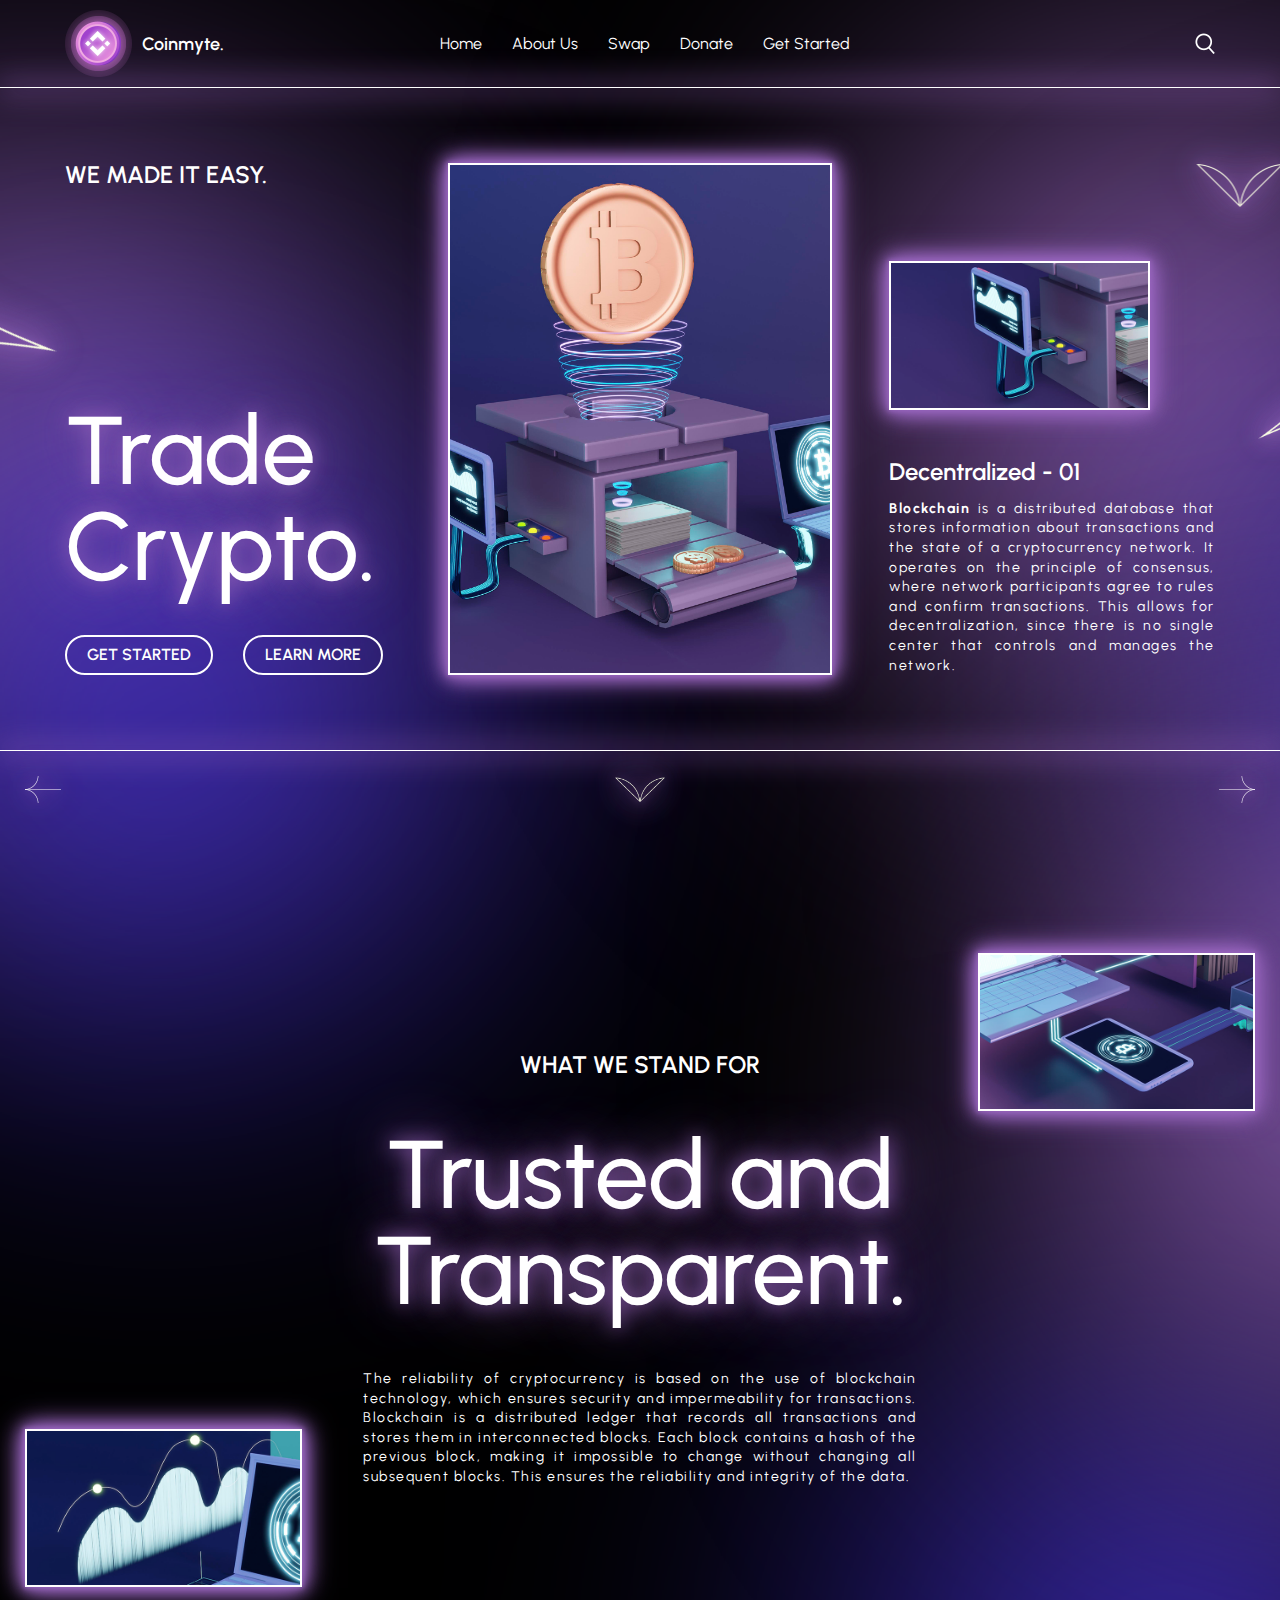
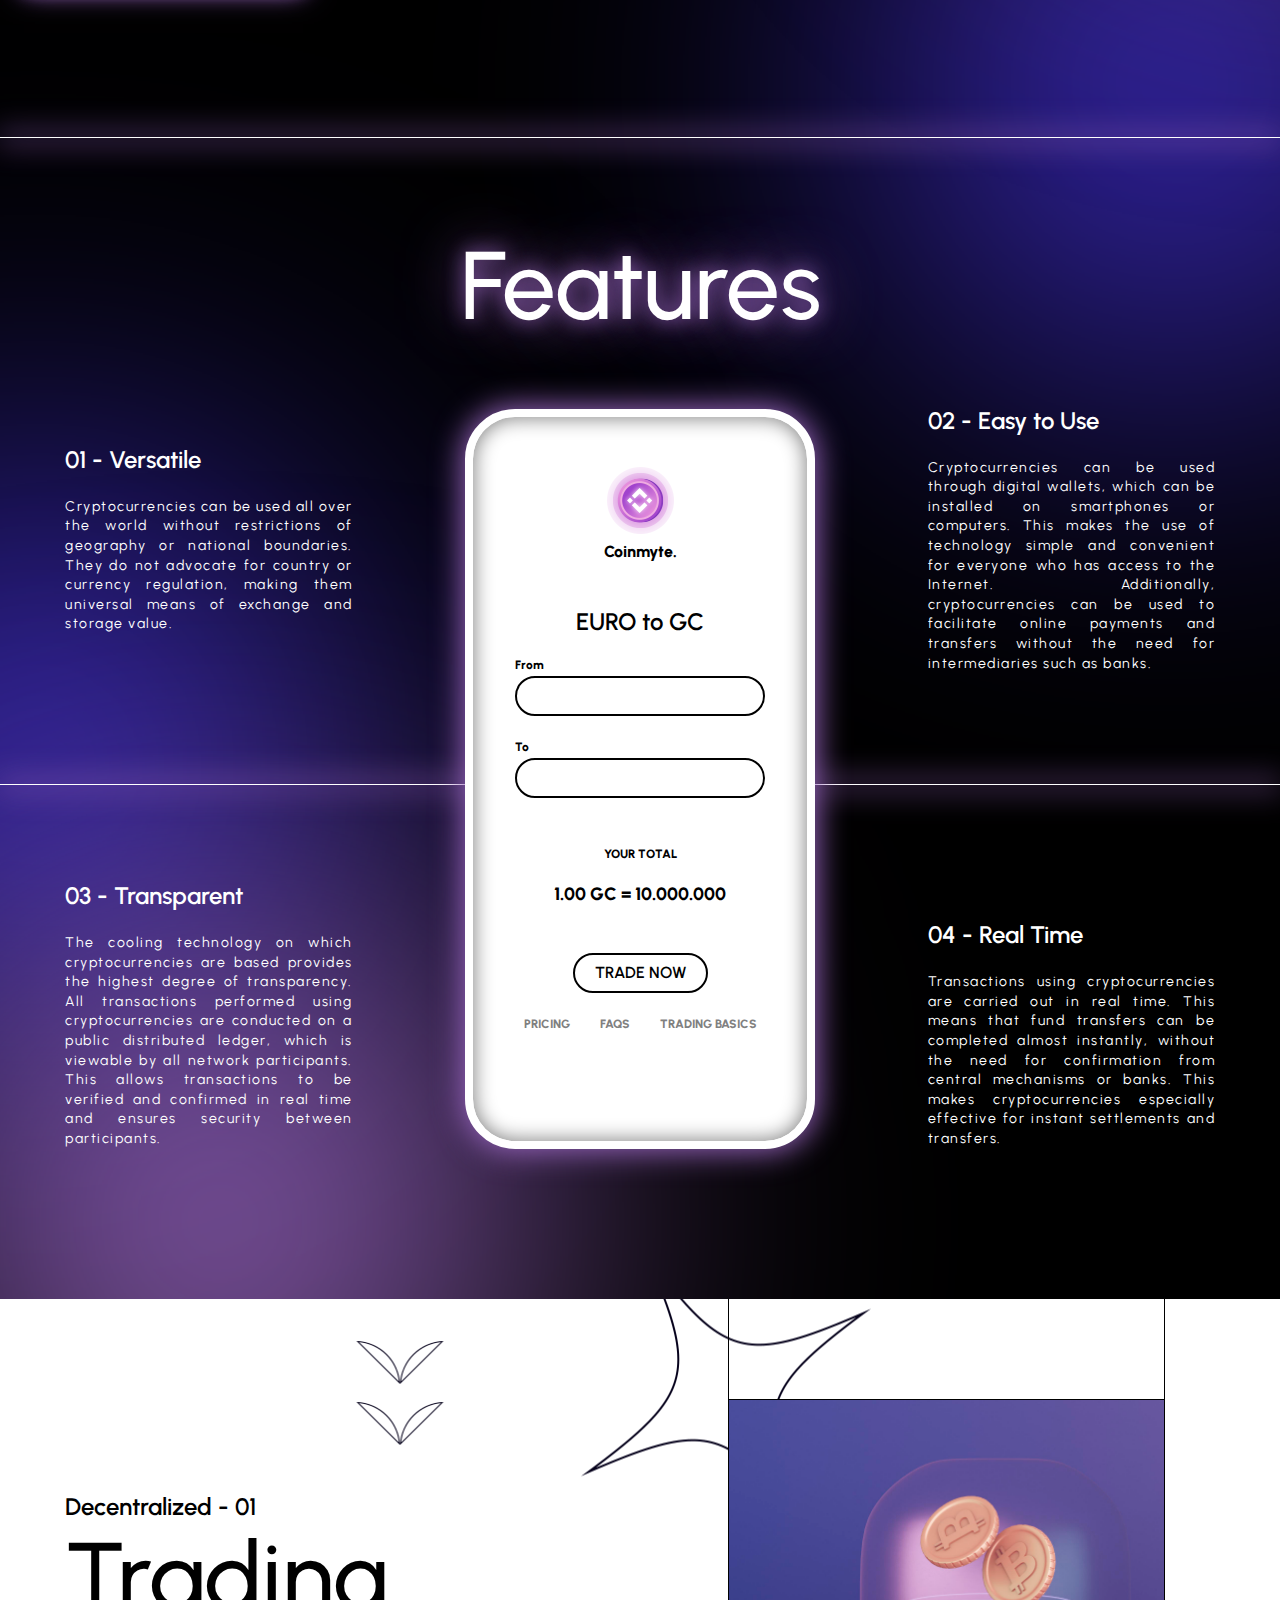
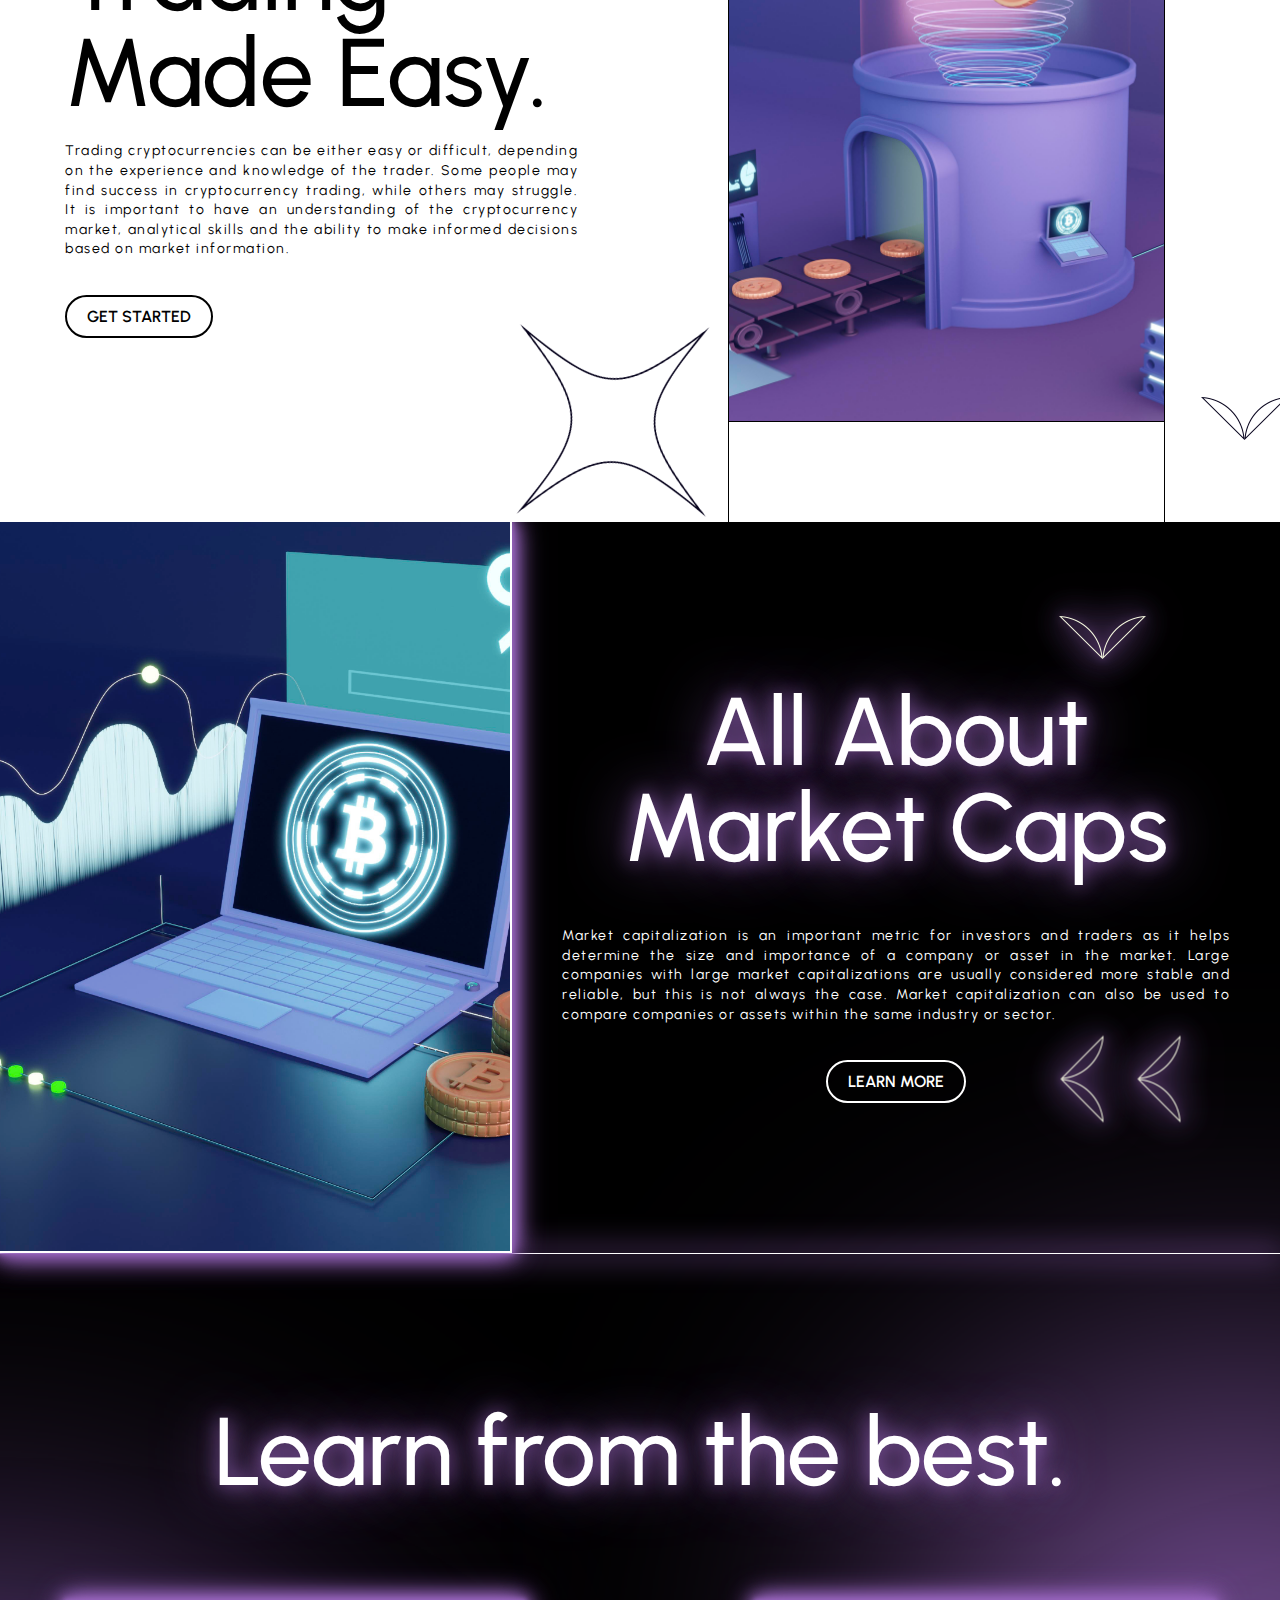
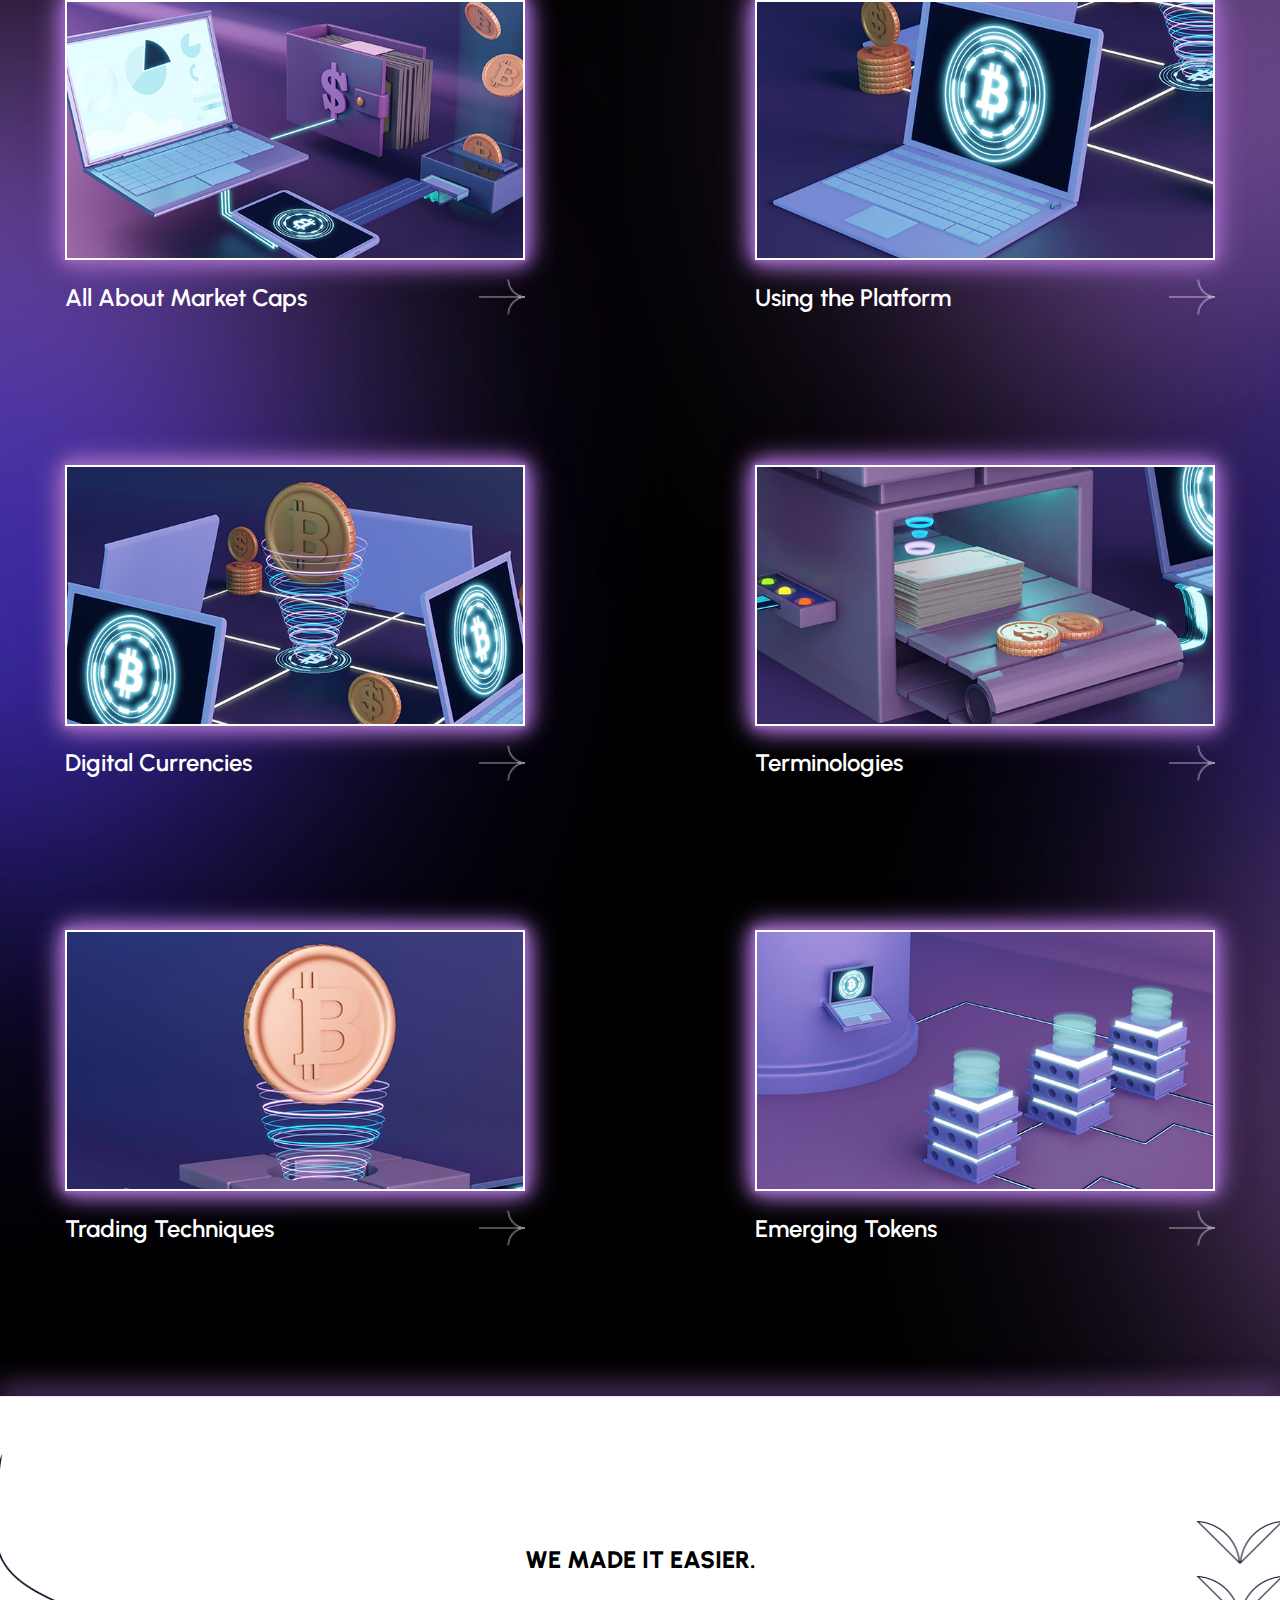
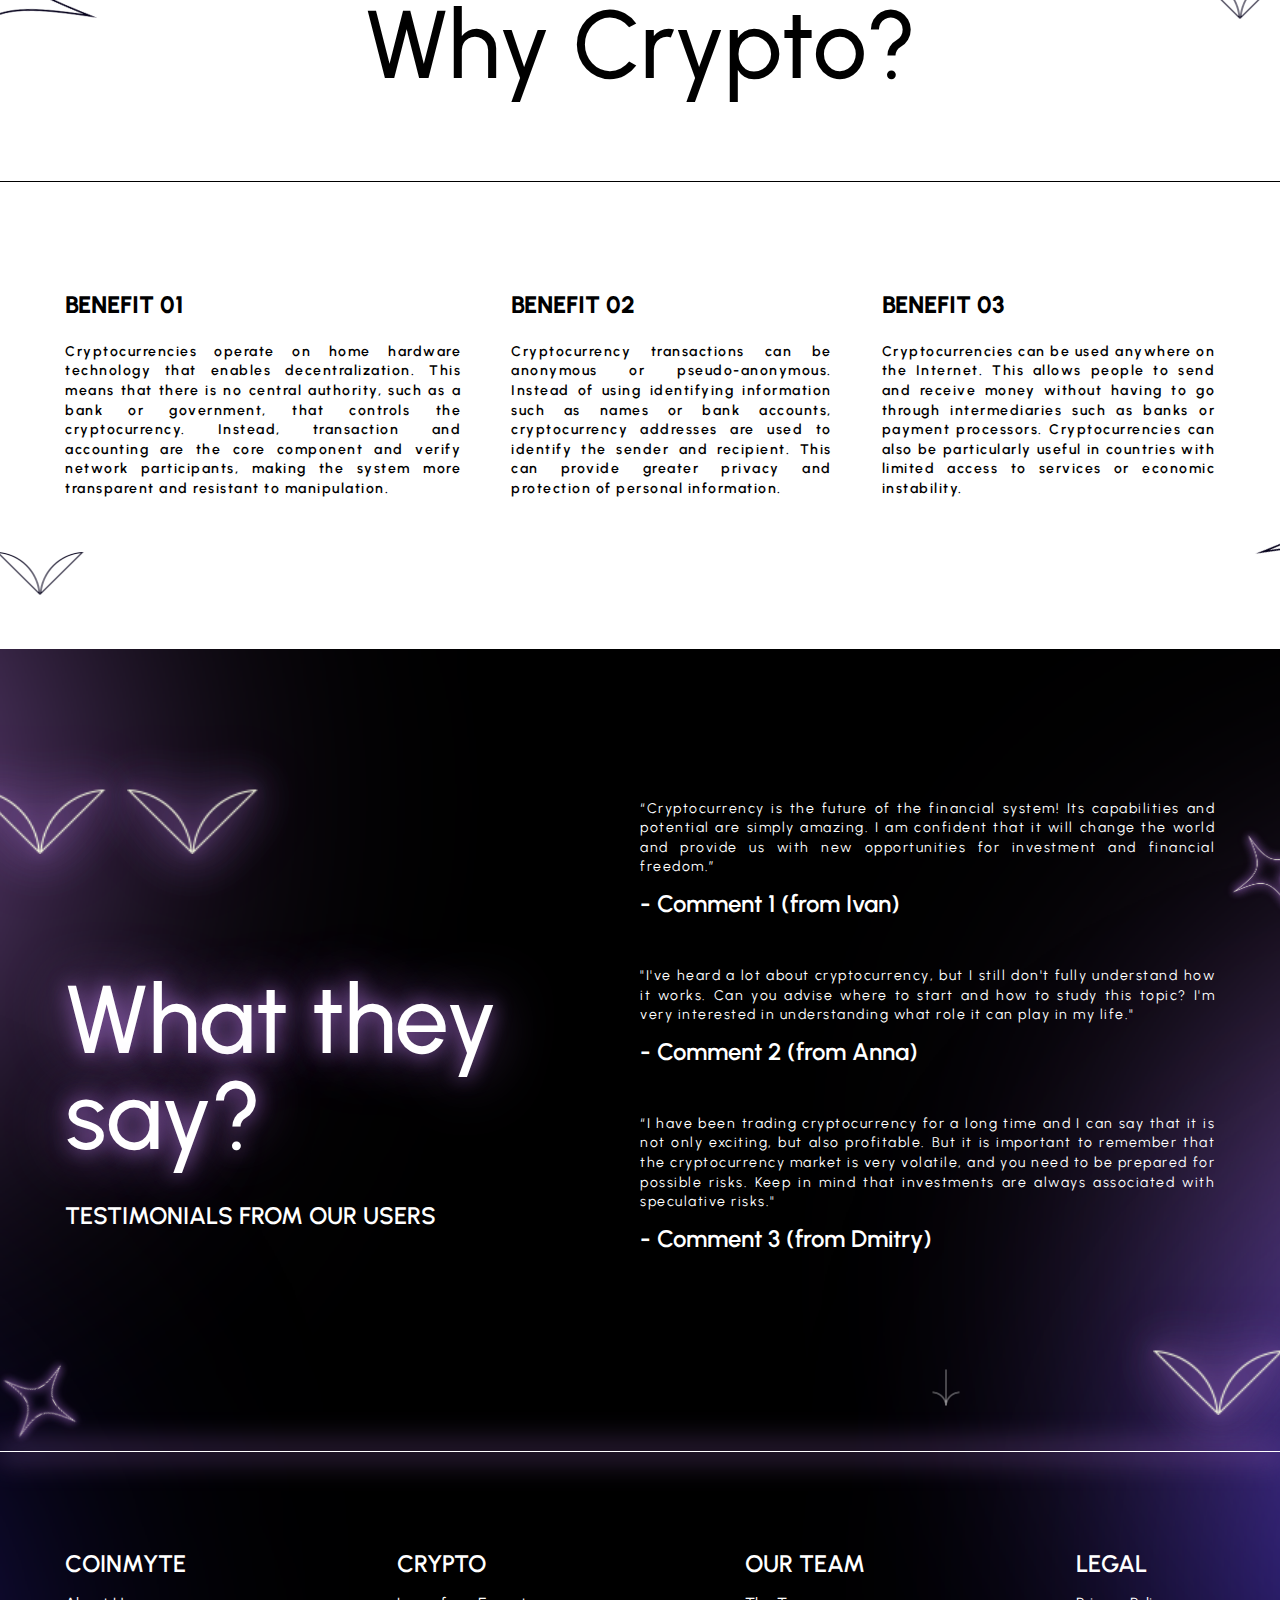
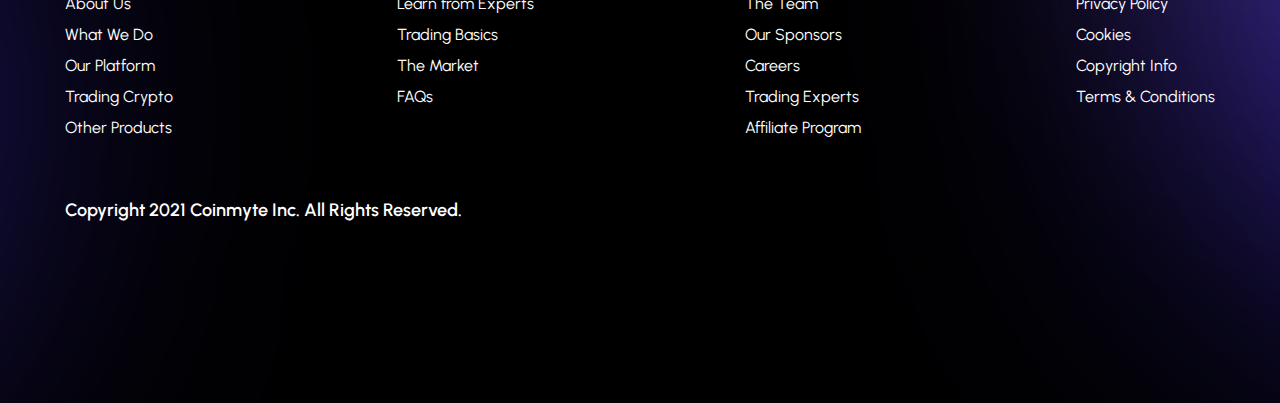
==== commit e4011326: "fix img" ====
--- a/index.html
+++ b/index.html
@@ -65,10 +65,10 @@
 						</div>
 					</div>
 					<div class="middle">
-						<img src="./img/Слой 0.png" alt="#">
-					</div>
-					<div class="right">
-						<img src="./img/Слой 1.png" alt="#">
+						<img src="./img/sloi0.png" alt="#">
+					</div>
+					<div class="right">
+						<img src="./img/sloi1.png" alt="#">
 						<div class="right__block">
 							<h2>Decentralized - 01</h2>
 							<p class="text_1"><b>Blockchain</b> is a distributed database that stores information about transactions and the state of a cryptocurrency network. It operates on the principle of consensus, where network participants agree to rules and confirm transactions. This allows for decentralization, since there is no single center that controls and manages the network.</p>
@@ -89,7 +89,7 @@
 				</div>
 				<div class="block">
 					<div class="left">
-						<img src="./img/Слой 4.png" alt="">
+						<img src="./img/sloi4.png" alt="">
 					</div>
 					<div class="middle">
 						<h2>WHAT WE STAND FOR</h2>
@@ -97,7 +97,7 @@
 						<p class="text_1">The reliability of cryptocurrency is based on the use of blockchain technology, which ensures security and impermeability for transactions. Blockchain is a distributed ledger that records all transactions and stores them in interconnected blocks. Each block contains a hash of the previous block, making it impossible to change without changing all subsequent blocks. This ensures the reliability and integrity of the data.</p>
 					</div>
 					<div class="right">
-						<img src="./img/Слой 2.png" alt="">
+						<img src="./img/sloi2.png" alt="">
 					</div>
 				</div>
 			</div>
@@ -167,7 +167,7 @@
 					<div class="right">
 						<hr class="vertical">
 						<div class="block">
-							<img src="./img/Слой 5.png" alt="">
+							<img src="./img/sloi5.png" alt="">
 						</div>
 						<hr class="vertical">
 					</div>
@@ -177,7 +177,7 @@
 		<div class="All-About-Market-Caps">
 			<div class="block">
 				<div class="left">
-					<img src="./img/Слой 6.png" alt="">
+					<img src="./img/sloi6.png" alt="">
 				</div>
 				<div class="right">
 					<img src="./img/Shape.png" alt="#">
@@ -201,21 +201,21 @@
 				<div class="block_1">
 					<div class="left">
 						<div class="blockIn">
-							<img src="./img/Слой 7.png" alt="#">
+							<img src="./img/sloi7.png" alt="#">
 							<div class="blockInIn">
 								<h2>All About Market Caps</h2>
 								<img src="./img/arrow.png" alt="#">
 							</div>
 						</div>
 						<div class="blockIn">
-							<img src="./img/Слой 9.png" alt="#">
+							<img src="./img/sloi9.png" alt="#">
 							<div class="blockInIn">
 								<h2>Digital Currencies</h2>
 								<img src="./img/arrow.png" alt="">
 							</div>
 						</div>
 						<div class="blockIn">
-							<img src="./img/Слой 11.png" alt="#">
+							<img src="./img/sloi11.png" alt="#">
 							<div class="blockInIn">
 								<h2>Trading Techniques</h2>
 								<img src="./img/arrow.png" alt="">
@@ -224,21 +224,21 @@
 					</div>
 					<div class="right">
 						<div class="blockIn">
-							<img src="./img/Слой 8.png" alt="#">
+							<img src="./img/sloi8.png" alt="#">
 							<div class="blockInIn">
 								<h2>Using the Platform</h2>
 								<img src="./img/arrow.png" alt="">
 							</div>
 						</div>
 						<div class="blockIn">
-							<img src="./img/Слой 10.png" alt="#">
+							<img src="./img/sloi10.png" alt="#">
 							<div class="blockInIn">
 								<h2>Terminologies</h2>
 								<img src="./img/arrow.png" alt="">
 							</div>
 						</div>
 						<div class="blockIn">
-							<img src="./img/Слой 12.png" alt="#">
+							<img src="./img/sloi12.png" alt="#">
 							<div class="blockInIn">
 								<h2>Emerging Tokens</h2>
 								<img src="./img/arrow.png" alt="">
@@ -251,52 +251,52 @@
 						<div class="swiper-wrapper">
 							<div class="swiper-slide">
 								<div class="blockIn">
-									<img src="./img/Слой 7.png" alt="#">
-									<div class="blockInIn">
-										<h2>All About Market Caps</h2>
-										<img src="./img/arrow.png" alt="#">
-									</div>
-								</div>
-							</div>
-							<div class="swiper-slide">
-								<div class="blockIn">
-									<img src="./img/Слой 8.png" alt="#">
-									<div class="blockInIn">
-										<h2>All About Market Caps</h2>
-										<img src="./img/arrow.png" alt="#">
-									</div>
-								</div>
-							</div>
-							<div class="swiper-slide">
-								<div class="blockIn">
-									<img src="./img/Слой 9.png" alt="#">
-									<div class="blockInIn">
-										<h2>All About Market Caps</h2>
-										<img src="./img/arrow.png" alt="#">
-									</div>
-								</div>
-							</div>
-							<div class="swiper-slide">
-								<div class="blockIn">
-									<img src="./img/Слой 10.png" alt="#">
-									<div class="blockInIn">
-										<h2>All About Market Caps</h2>
-										<img src="./img/arrow.png" alt="#">
-									</div>
-								</div>
-							</div>
-							<div class="swiper-slide">
-								<div class="blockIn">
-									<img src="./img/Слой 11.png" alt="#">
-									<div class="blockInIn">
-										<h2>All About Market Caps</h2>
-										<img src="./img/arrow.png" alt="#">
-									</div>
-								</div>
-							</div>
-							<div class="swiper-slide">
-								<div class="blockIn">
-									<img src="./img/Слой 12.png" alt="#">
+									<img src="./img/sloi7.png" alt="#">
+									<div class="blockInIn">
+										<h2>All About Market Caps</h2>
+										<img src="./img/arrow.png" alt="#">
+									</div>
+								</div>
+							</div>
+							<div class="swiper-slide">
+								<div class="blockIn">
+									<img src="./img/sloi8.png" alt="#">
+									<div class="blockInIn">
+										<h2>All About Market Caps</h2>
+										<img src="./img/arrow.png" alt="#">
+									</div>
+								</div>
+							</div>
+							<div class="swiper-slide">
+								<div class="blockIn">
+									<img src="./img/sloi9.png" alt="#">
+									<div class="blockInIn">
+										<h2>All About Market Caps</h2>
+										<img src="./img/arrow.png" alt="#">
+									</div>
+								</div>
+							</div>
+							<div class="swiper-slide">
+								<div class="blockIn">
+									<img src="./img/sloi10.png" alt="#">
+									<div class="blockInIn">
+										<h2>All About Market Caps</h2>
+										<img src="./img/arrow.png" alt="#">
+									</div>
+								</div>
+							</div>
+							<div class="swiper-slide">
+								<div class="blockIn">
+									<img src="./img/sloi11.png" alt="#">
+									<div class="blockInIn">
+										<h2>All About Market Caps</h2>
+										<img src="./img/arrow.png" alt="#">
+									</div>
+								</div>
+							</div>
+							<div class="swiper-slide">
+								<div class="blockIn">
+									<img src="./img/sloi12.png" alt="#">
 									<div class="blockInIn">
 										<h2>All About Market Caps</h2>
 										<img src="./img/arrow.png" alt="#">
